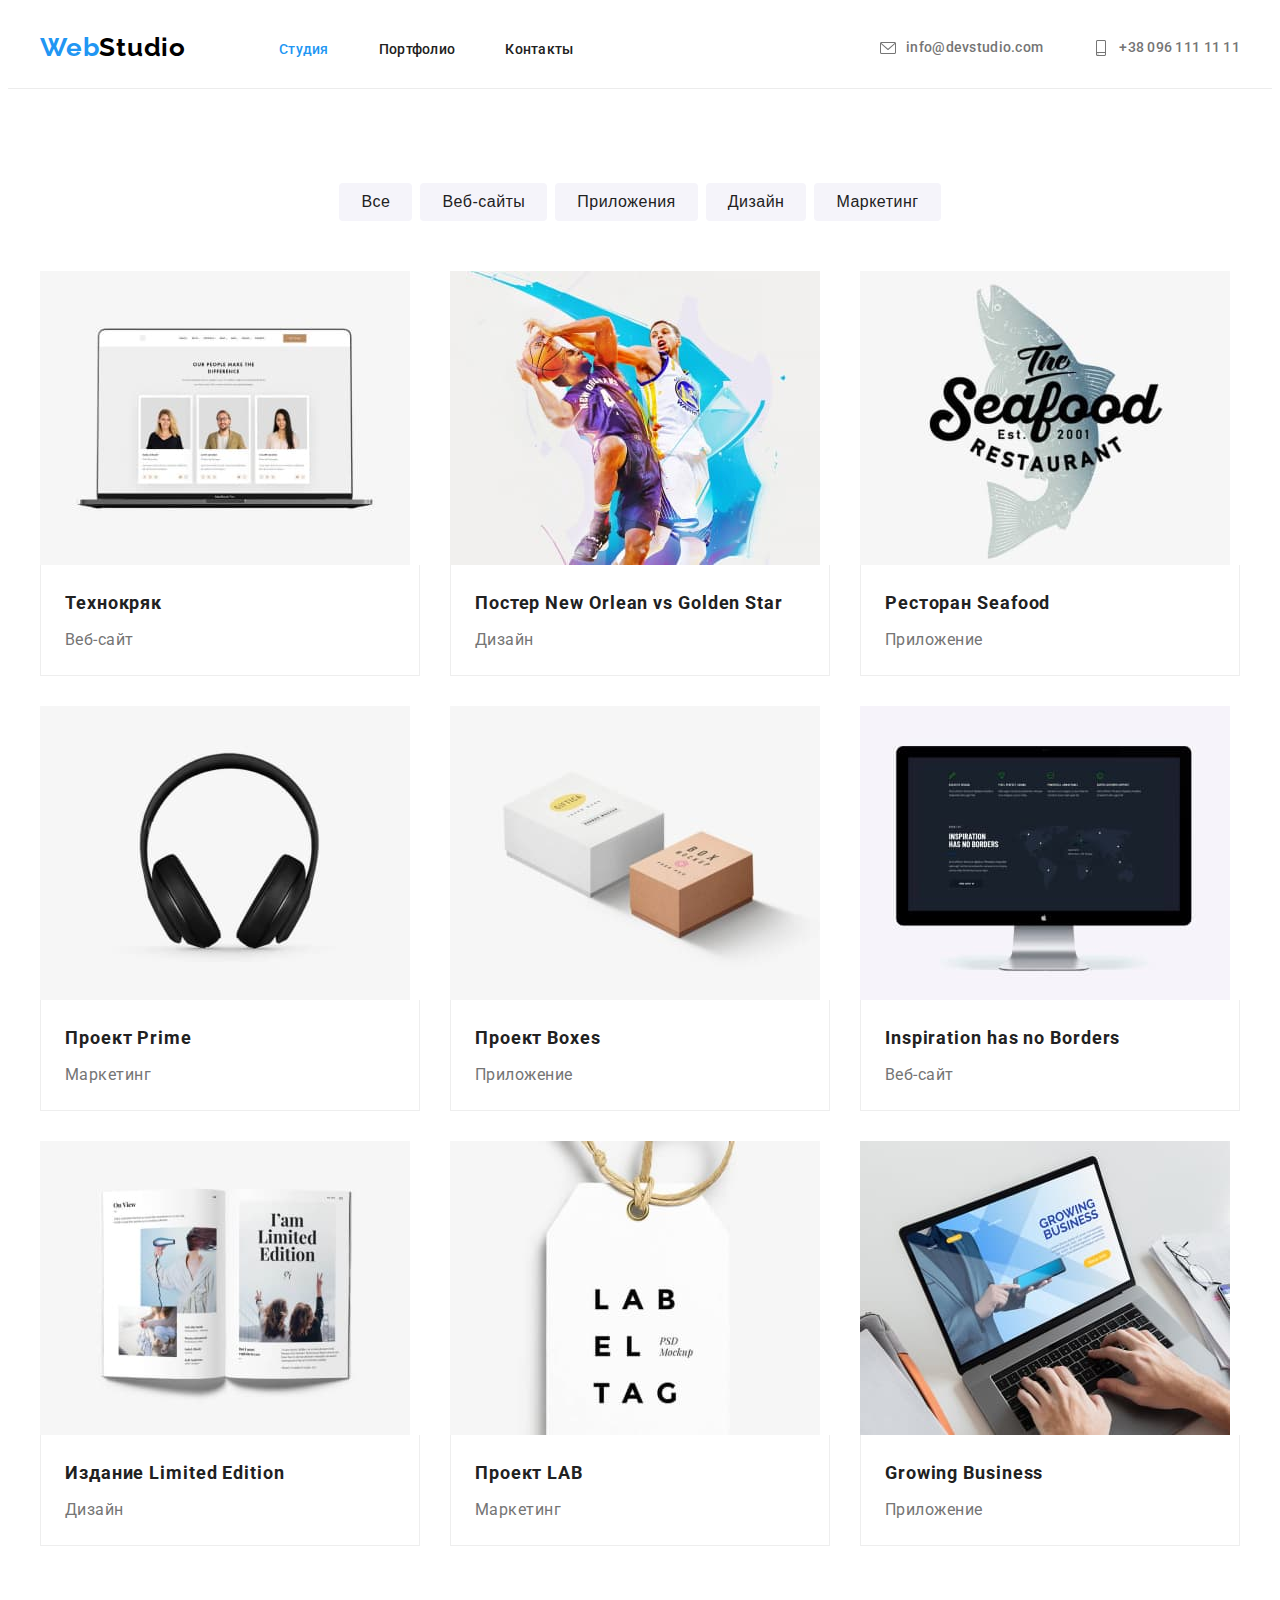
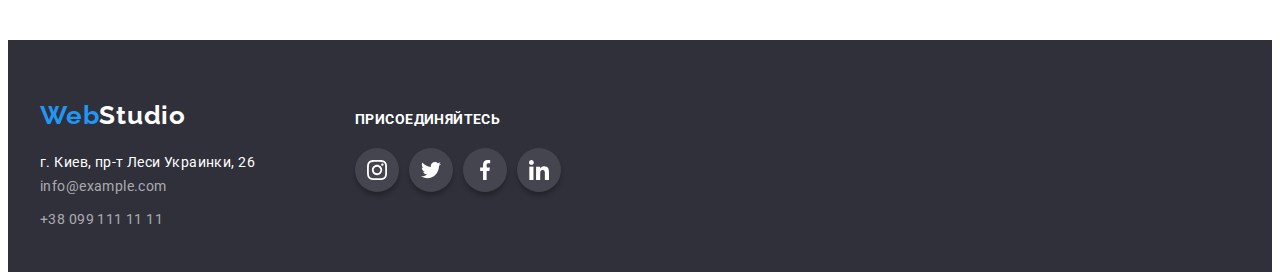
==== portfolio.html @ 047859a4 "файлы предыдущей работы" ====
<!DOCTYPE html>
<html lang="ru">

<head>
    <meta charset="UTF-8" />
    <meta http-equiv="X-UA-Compatible" content="IE=edge" />
    <meta name="viewport" content="width=device-width, initial-scale=1.0" />
    <title>Портфолио</title>
    <link rel="stylesheet" href="https://cdnjs.cloudflare.com/ajax/libs/modern-normalize/1.0.0/modern-normalize.css"
        integrity="sha512-Zx6MlUMKSVJoQ+83OwhdILe8cSEsCzfqThJd7J/VA2UrK6Ctj85p+xzqfyuNXE5B1k25uUdmJ2OzItbBy9GHAQ=="
        crossorigin="anonymous" />
    <link rel="preconnect" href="https://fonts.gstatic.com" />
    <link
        href="https://fonts.googleapis.com/css2?family=Raleway:wght@700&family=Roboto:wght@400;500;700;900&display=swap"
        rel="stylesheet" />
    <link rel="stylesheet" href="./css/styles.css" />
</head>

<body>
    <!--Шапка страницы-->
    <header class="header">
        <div class=" header-container container">
            <nav class="site-nav">
                <a class="logo" lang="en" href="./index.html">Web<span class="logo-header-part">Studio</span></a>
                <ul class="list">
                    <li class="list-item">
                        <a class="nav-link link action current" href="./index.html">Студия</a>
                    </li>
                    <li class="list-item">
                        <a class="nav-link link action" href="./portfolio.html">Портфолио</a>
                    </li>
                    <li class="list-item">
                        <a class="nav-link link action" href="">Контакты</a>
                    </li>
                </ul>
            </nav>
            <ul class="list header-contacts">
                <li class="contacts-link">
                    <a class="mail-link contacts-links link action" href="mailto:info@devstudio.com">
                        <svg class="auth-icon" width="16px" height="12px">
                            <use href="./images/sprite.svg#icon-envelope-1"></use>
                        </svg> info@devstudio.com
                    </a>
                </li>
                <li class="contacts-link">
                    <a class="tell-link contacts-links link action" href="tel:+380961111111">
                        <svg class="auth-icon" width="10px" height="16px">
                            <use href="./images/sprite.svg#icon-smartphone-1"></use>
                        </svg> +38 096 111 11 11
                    </a>
                </li>
            </ul>
        </div>
    </header>

    <main>
        <!-- Портфолио -->
        <section class="projects">
            <div class="container">
                <h1 class="visually-hidden">
                    Проекты компании <span lang="en">Web Studio</span>
                </h1>
                <ul class="projects-filter list">
                    <li class="filter-list-item">
                        <button class="filter-btn" type="button">Все</button>
                    </li>
                    <li class="filter-list-item">
                        <button class="filter-btn" type="button">Веб-сайты</button>
                    </li>
                    <li class="filter-list-item">
                        <button class="filter-btn" type="button">Приложения</button>
                    </li>
                    <li class="filter-list-item">
                        <button class="filter-btn" type="button">Дизайн</button>
                    </li>
                    <li class="filter-list-item">
                        <button class="filter-btn" type="button">Маркетинг</button>
                    </li>
                </ul>

                <ul class="projects-list list">
                    <li class="projects-list-item">
                        <a class="link" href="">
                            <img src="./images/portfolio/img.jpg" alt="Страница сайта на экране ноутбука"
                                width="370" height="294" />
                            <div class="projects-item-thumb">
                                <h2 class="project-title">Технокряк</h2>
                                <p class="project-text">Веб-сайт</p>
                            </div>
                        </a>
                    </li>
                    <li class="projects-list-item">
                        <a class="link" href="">
                            <img src="./images/portfolio/img-1.jpg" alt="Два баскетболиста соперничают за мяч"
                                width="370" height="294" />
                            <div class="projects-item-thumb">
                                <h2 class="project-title">
                                    Постер <span lang="en">New Orlean vs Golden Star</span>
                                </h2>
                                <p class="project-text">Дизайн</p>
                            </div>
                        </a>
                    </li>
                    <li class="projects-list-item">
                        <a class="link" href="">
                            <img src="./images/portfolio/img-2.jpg" alt="Логотип ресторана в виде рыбы"
                                width="370" height="294" />
                            <div class="projects-item-thumb">
                                <h2 class="project-title">
                                    Ресторан <span lang="en">Seafood</span>
                                </h2>
                                <p class="project-text">Приложение</p>
                            </div>
                        </a>
                    </li>
                    <li class="projects-list-item">
                        <a class="link" href="">
                            <img src="./images/portfolio/img-3.jpg" alt="Наушники для прослушивания музыки"
                                width="370" height="294" />
                            <div class="projects-item-thumb">
                                <h2 class="project-title">
                                    Проект <span lang="en">Prime</span>
                                </h2>
                                <p class="project-text">Маркетинг</p>
                            </div>
                        </a>
                    </li>
                    <li class="projects-list-item">
                        <a class="link" href="">
                            <img src="./images/portfolio/img-4.jpg" alt="Белая и коричневая коробки" width="370"
                                height="294" />
                            <div class="projects-item-thumb">
                                <h2 class="project-title">
                                    Проект <span lang="en">Boxes</span>
                                </h2>
                                <p class="project-text">Приложение</p>
                            </div>
                        </a>
                    </li>
                    <li class="projects-list-item">
                        <a class="link" href="">
                            <img src="./images/portfolio/img-5.jpg" alt="Веб-сайт на экране монитора компьютера"
                                width="370" height="294" />
                            <div class="projects-item-thumb">
                                <h2 class="project-title" lang="en">
                                    Inspiration has no Borders
                                </h2>
                                <p class="project-text">Веб-сайт</p>
                            </div>
                        </a>
                    </li>
                    <li class="projects-list-item">
                        <a class="link" href="">
                            <img src="./images/portfolio/img-6.jpg" alt="Разворот журнала" width="370"
                                height="294" />
                            <div class="projects-item-thumb">
                                <h2 class="project-title">
                                    Издание <span lang="en">Limited Edition</span>
                                </h2>
                                <p class="project-text">Дизайн</p>
                            </div>
                        </a>
                    </li>
                    <li class="projects-list-item">
                        <a class="link" href="">
                            <img src="./images/portfolio/img-7.jpg" alt="Белая бирка с надписью LAB EL TAG"
                                width="370" height="294" />
                            <div class="projects-item-thumb">
                                <h2 class="project-title">
                                    Проект <span lang="en">LAB</span>
                                </h2>
                                <p class="project-text">Маркетинг</p>
                            </div>
                        </a>
                    </li>
                    <li class="projects-list-item">
                        <a class="link" href="">
                            <img src="./images/portfolio/img-8.jpg"
                                alt="Руки молодого человека на клавиатуре ноутбука" width="370" height="294" />
                            <div class="projects-item-thumb">
                                <h2 class="project-title" lang="en">Growing Business</h2>
                                <p class="project-text">Приложение</p>
                            </div>
                        </a>
                    </li>
                </ul>
            </div>
        </section>
    </main>

    <!--Подвал страницы-->
    <footer class="footer">
        <div class="container">
            <div class="footer-wraper">
                <a class="logo" href="./index.html">Web<span class="logo-footer-part">Studio</span></a>
                <address class="address">
                    <ul class="list footer-contacts">
                        <li class="items">
                            <a href="" class="address-text link">г. Киев, пр-т Леси Украинки, 26</a>
                        </li>
                        <li class="item">
                            <a class=" email link" href="mailto:info@example.com">info@example.com</a>
                        </li>
                        <li class="item">
                            <a class=" phone link" href="tel:+380991111111">+38 099 111 11 11</a>
                        </li>
                    </ul>
                </address>
            </div>
            <div class="footer-wraper">
                <p class="invitation">Присоединяйтесь</p>
                <ul class="icon-list list">
                    <li class="icon-list-item">
                        <a href="" class="footer-social-list-link link">
    
                            <svg class="footer-icons" width="20px" height="20px">
                                <use href="./images/sprite.svg#icon-instagram-2-1"></use>
                            </svg>
                        </a>
                    </li>
                    <li class="icon-list-item">
                        <a href="" class="footer-social-list-link link">
    
                            <svg class="footer-icons" width="20px" height="20px">
                                <use href="./images/sprite.svg#icon-twitter-1-1"></use>
                            </svg>
                        </a>
                    </li>
                    <li class="icon-list-item">
                        <a href="" class="footer-social-list-link link">
    
                            <svg class="footer-icons" width="20px" height="20px">
                                <use href="./images/sprite.svg#icon-facebook-1-1"></use>
                            </svg>
                        </a>
                    </li>
                    <li class="icon-list-item">
                        <a href="" class="footer-social-list-link link">
    
                            <svg class="footer-icons" width="20px" height="20px">
                                <use href="./images/sprite.svg#icon-linkedin-1-1"></use>
                            </svg>
                        </a>
                    </li>
                </ul>
            </div>
        </div>
    </footer>
</body>

</html>
---- css/styles.css ----
:root {
  /* Паддинги секций */
  --section-pdg: 94px;

  /* Основной зазор */
  --primary-gap: 30px;

  /* Шрифты */
  --primary-font: "Roboto", sans-serif;
  --secondary-font: "Raleway", sans-serif;

  /* Фоны */
  --primary-bgc: #ffffff;
  --footer-bgc: #2f303a;
  /* Фон кнопок фильтра и фон секции команды*/
  --secondary-bgc: #f5f4fa;

  /* Заголовки h2-h3, текст кнопок фильтра, текст навигации в шапке */
  --main-title-color: #212121;

  /* Основной текст, контакты в шапке */
  --paragraph-color: #757575;

  /* Цвета логотипа */
  --primary-part-logo-color: #2196f3;
  --header-part-logo-color: #000000;
  --footer-part-logo-color: #ffffff;

  /* Состояние активности: ссылки (текст), кнопки фильтра (фон) */
  --action-color: #2196f3;

  /* Фон кнопки героя при наведении */
  --hero-btn-action-bgc: #188ce8;

  /* Почта и телефон в подвале */
  --fotter-contacts-color: rgba(255, 255, 255, 0.6);

  /* Рамка карточек проектов в портфолио */
  --project-border-color: #eeeeee;
  --white: #ffffff;
}

body {
  font-family: var(--primary-font);
  background-color: var(--primary-bgc);
}

h1,
h2,
h3,
h4,
h5,
h6,
p {
  margin: 0;
}

ul,
ol {
  margin: 0;
  padding: 0;
}

img {
  display: block;
}

.list {
  list-style: none;
}

.link {
  text-decoration: none;
  fill: var(--action-color);
}

.container {
  width: 1200px;
  padding-left: 15px;
  padding-right: 15px;
  margin: 0 auto;
}

/* ===========ЛОГО============= */
.logo {
  margin-right: 93px;
  font-family: var(--secondary-font);
  font-size: 26px;
  line-height: 1.2;
  font-weight: 700;
  letter-spacing: 0.03em;
  color: var(--action-color);
  text-decoration: none;
}

.logo-header-part {
  color: var(--header-part-logo-color);
}

.logo-footer-part {
  color: var(--footer-part-logo-color);
}
/* =============КОНЕЦ ЛОГО============== */

/* ===============ШАПКА========================= */
.header {
  border-bottom: 1px solid #ececec;
}

.site-nav .link,
.header-contacts .link {
  font-weight: 500;
  font-size: 14px;
  line-height: 1.14;
  letter-spacing: 0.02em;
  color: var(--main-title-color);
}

.header-contacts .link {
  color: var(--paragraph-color);
}

.action:hover,
.action:focus {
  color: var(--action-color);
  fill: var(--action-color);
}

.site-nav .current {
  color: var(--action-color);
}

.header .container {
  display: flex;
  align-items: center;
}

.site-nav {
  display: flex;
 align-items: center;
}

.site-nav .list {
  display: flex;
}

.list-item:not(:last-child) {
  margin-right: 50px;
}

.nav-link {
  padding-top: 32px;
  padding-bottom: 32px;
}

.header-contacts {
  display: flex;
  align-items: center;
  margin-left: auto;
}

.contacts-links:hover svg,
.contacts-links:focus svg {
  fill: var(--action-color);
}

.contacts-links {
  padding-top: 32px;
  padding-bottom: 32px;
  color: var(--primary-text-color);
  font-size: 14px;
  font-weight: 500;
  line-height: 1.14px;
  letter-spacing: 0.02em;
  display: flex;
  align-items: center;
}

.auth-icon {
  width: 16px;
  height: 16px;
  margin-right: 10px;
  align-items: center;
  fill: var(--paragraph-color);
}

.contacts-link:not(:last-child) {
  margin-right: 50px;
}

/* ===================КОНЕЦ ШАПКИ================== */

/* =================ГЕРОЙ===================== */
.hero {
  padding: 200px 0;
  background-color: var(--footer-bgc);
  text-align: center;
  background-image: linear-gradient(
      rgba(47, 48, 58, 0.4),
      rgba(47, 48, 58, 0.4)
    ),
    url(../images/hero/Img.jpg);
  background-repeat: no-repeat;
  background-size: cover;
  min-width: 1200px;
  max-width: 1600px;
  margin: 0 auto;
}

.hero-title {
  margin: 0 auto;
  max-width: 696px;
  margin-bottom: 30px;
  font-weight: 900;
  font-size: 44px;
  line-height: 1.36;
  text-transform: uppercase;
  letter-spacing: 0.06em;
  color: var(--white);
}

.hero-btn {
  min-width: 200px;
  padding: 10px 32px;
  font-weight: 700;
  font-size: 16px;
  line-height: 1.875;
  text-align: center;
  letter-spacing: 0.06em;
  color: var(--white);
  background-color: var(--action-color);
  border: transparent;
  border-radius: 4px;
  cursor: pointer;
}

.action-btn:hover,
.action-btn:focus {
  background-color: var(--hero-btn-action-bgc);
}
/* ===============КОНЕЦ ГЕРОЯ=================== */

/* ================ПРЕИМУЩЕСТВА================ */
.advantages {
  padding: var(--section-pdg) 0;
}

/* Скрытый заголовок секции */
.advantages {
  padding-bottom: 0;
}
.visually-hidden {
  position: absolute !important;
  clip: rect(1px 1px 1px 1px); /* IE6 IE7 */
  clip: rect(1px 1px 1px 1px);
  padding: 0 !important;
  border: 0 !important;
  height: 1px !important;
  width: 1px !important;
  overflow: hidden;
}

.advantages-title {
  margin-bottom: 10px;
  font-weight: 700;
  font-size: 14px;
  line-height: 1.1721;
  letter-spacing: 0.03em;
  text-transform: uppercase;
  color: var(--main-title-color);
}

.advantages-text {
  font-weight: 400;
  font-size: 14px;
  line-height: 1.714285714285714;
  letter-spacing: 0.03em;
  color: var(--paragraph-color);
}

.advantages .list {
  display: flex;
  flex-wrap: wrap;
  justify-content: center;
}

.advantages-item {
  flex-basis: calc((100% - 90px) / 4);
  margin-right: var(--primary-gap);
  width: 270px;
  justify-items: center;
}

.advantages-item:last-child {
  margin-right: 0;
}
.thumb {
  height: 120px;
  background-color: #f5f4fa;
  border-radius: 4px;
  margin-bottom: 30px;
  display: flex;
  justify-content: center;
  align-items: center;
  border-radius: 4px;
}

/* ==============КОНЕЦ ПРЕИМУЩЕСТВА=============== */

/* ============ВОЗМОЖНОСТИ и КОМАНДА==============*/
.abilities-title,
.team-title {
  margin-bottom: 50px;
  font-weight: 700;
  font-size: 36px;
  line-height: 1.17;
  text-align: center;
  letter-spacing: 0.03em;
  color: var(--main-title-color);
}

.abilities {
  padding: var(--section-pdg) 0;
}

.abilities-list {
  display: flex;
  flex-wrap: wrap;
  justify-content: center;
}

.abilities-item {
  margin-right: var(--primary-gap);
  flex-basis: calc((100% - 60px) / 3);
}

.abilities-item:last-child {
  margin-right: 0;
}

.team {
  background-color: var(--secondary-bgc);
  padding: var(--section-pdg) 0;
}

.team-member,
.team-member-profesion {
  font-weight: 500;
  font-size: 16px;
  line-height: 1.19;
  text-align: center;
  letter-spacing: 0.03em;
  color: var(--main-title-color);
}

.team-member-profesion {
  font-weight: 400;
  color: var(--paragraph-color);
}

.team-title {
  margin-bottom: 50px;
}

.team .list {
  display: flex;
}
.team-item {
  flex-basis: calc((100% - 90px) / 4);
  margin-right: 30px;
  background-color: var(--white);
}
.team-item:last-child {
  margin-right: 0;
}

.team-item-thumb {
  padding: 30px 32px;
  text-align: center;
}

.team-member {
  margin-bottom: 10px;
}

.social-list {
  display: flex;
  align-items: center;
  justify-content: space-between;
  margin-top: 16px;
}

.social-list-link {
  display: flex;
  justify-content: center;
  align-items: center;
  width: 44px;
  height: 44px;
  border-radius: 50%;
  background-color: transparent;
  fill: #afb1b8;
}
.social-list-link:hover .social-list-icon,
.social-list-link:focus .social-list-icon {
  fill: var(--white);
}

.social-list-link:hover,
.social-list-link:focus {
  background-color: var(--action-color);
}

.team-item-thumb {
  background: var(--secondary-accent-color);
  box-shadow: 0px 1px 3px rgba(0, 0, 0, 0.12), 0px 1px 1px rgba(0, 0, 0, 0.14),
    0px 2px 1px rgba(0, 0, 0, 0.2);
  border-radius: 0px 0px 4px 4px;
  width: 270px;
}
/* КОНЕЦ ВОЗМОЖНОСТИ и КОМАНДА */

/*ПОСТОЯННЫЕ КЛИЕНТЫ*/
.partners {
  padding: 94px 0;
}
.partners-list {
  display: flex;
}

.partners-thumb {
  width: 170px;
  height: 90px;
  border: 1px solid var(--paragraph-color);
  border-radius: 4px;
  display: flex;
  justify-content: center;
  align-items: center;
}
.items:not(:last-child) {
  margin-right: 30px;
}

.partner-logo {
  fill: #afb1b8;
}
.partners-link:hover .partner-logo {
  fill: var(--action-color);
}
.partners-link:hover .partners-thumb {
  border: 1px solid var(--action-color);
}
/*КОНЕЦ ПОСТОЯННЫЕ КЛИЕНТЫ*/

/* ПОРТФОЛИО */
.filter-btn {
  font-weight: 500;
  font-size: 16px;
  line-height: 1.625;
  text-align: center;
  letter-spacing: 0.03em;
  color: #212121;
  background-color: var(--secondary-bgc);
  cursor: pointer;
}

.filter-btn:hover,
.filter-btn:focus {
  color: #ffffff;
  background-color: var(--action-color);
  box-shadow: 0px 3px 1px rgba(0, 0, 0, 0.1), 0px 1px 2px rgba(0, 0, 0, 0.08),
    0px 2px 2px rgba(0, 0, 0, 0.12);
}

.project-title {
  font-weight: 700;
  font-size: 18px;
  line-height: 2;
  letter-spacing: 0.05em;
  color: var(--main-title-color);
  margin-bottom: 4px;
}

.project-text {
  font-weight: 400;
  font-size: 16px;
  line-height: 1.87;
  letter-spacing: 0.03em;
  color: var(--paragraph-color);
}

.projects {
  padding: var(--section-pdg) 0;
}

.projects-filter {
  display: flex;
  justify-content: center;
  margin-bottom: 50px;
}

.filter-btn {
  padding: 6px 22px;
  border: none;
  border-radius: 4px;
}

.clients-thumb {
  display: flex;
}

.filter-list-item {
  margin-right: 8px;
}

.filter-list-item:last-child {
  margin-right: 0;
}

.projects-list {
  display: flex;
  flex-wrap: wrap;
  justify-content: center;
  margin-top: calc(-1 * (var(--primary-gap)));
  margin-left: calc(-1 * (var(--primary-gap)));
}

.projects-list-item {
  margin-top: 30px;
  margin-left: 30px;
  flex-basis: calc((100% - 90px) / 3);
}

.projects-item-thumb {
  padding: 20px 24px;
  border: 1px solid #eeeeee;
  border-top: none;
}

.projects-item-thumb:hover {
  box-shadow: 0px 1px 1px rgba(0, 0, 0, 0.12), 0px 4px 4px rgba(0, 0, 0, 0.06),
    1px 4px 6px rgba(0, 0, 0, 0.16);
}

/* КОНЕЦ ПОРТФОЛИО */

/* ПОДВАЛ */
.footer {
  min-width: 1200px;
  background-color: var(--footer-bgc);
}

.footer .container {
  padding-top: 60px;
  padding-bottom: 60px;
  display: flex;
  align-items: baseline;
}

.footer .logo {
  display: block;
  margin-bottom: 20px;
  margin-right: 0;
}

.address-text,
.footer-contacts .item {
  margin-bottom: 9px;
}

.footer-contacts .item:last-child {
  margin-bottom: 0px;
}

.address {
  font-weight: 400;
  font-style: normal;
  font-size: 14px;
  line-height: 1.71;
  letter-spacing: 0.03em;
  color: var(--white);
}

.phone,
.email {
  color: rgba(255, 255, 255, 0.6);
}

.address-text {
  color: var(--white);
}

.invitation {
  color: var(--white);
  font-weight: 700;
  font-size: 14px;
  line-height: 1.14;
  letter-spacing: 0.03em;
  text-transform: uppercase;
  margin-bottom: 20px;
}

.footer .icon-list {
  display: flex;
}

.footer-wraper {
  display: flex;
  flex-direction: column;
  margin-bottom: -20px;
}

.footer-wraper:not(:last-child) {
  margin-right: 70px;
}

.icon-list {
  display: flex;
}

.icon-list-item:not(:last-child) {
  width: calc((100%-30px) / 4);
  margin-right: 10px;
}
}

.footer .icons-thumb {
  background-color: rgba(255, 255, 255, 0.1);
}
.footer-icons {
  fill: var(--white);
}

.footer-social-list-link:hover .social-list-icon,
.footer-social-list-link:focus .social-list-icon {
  fill: var(--white);
}

.footer-social-list-link:hover,
.footer-social-list-link:focus {
  background-color: var(--action-color);
}

.footer-social-list-link {
  display: flex;
  align-items: center;
  justify-content: center;
  width: 44px;
  height: 44px;
  border-radius: 50%;
  background: rgba(255, 255, 255, 0.1);
  box-shadow: 0px 4px 4px rgb(0 0 0 / 25%);
}
/* КОНЕЦ ПОДВАЛА */
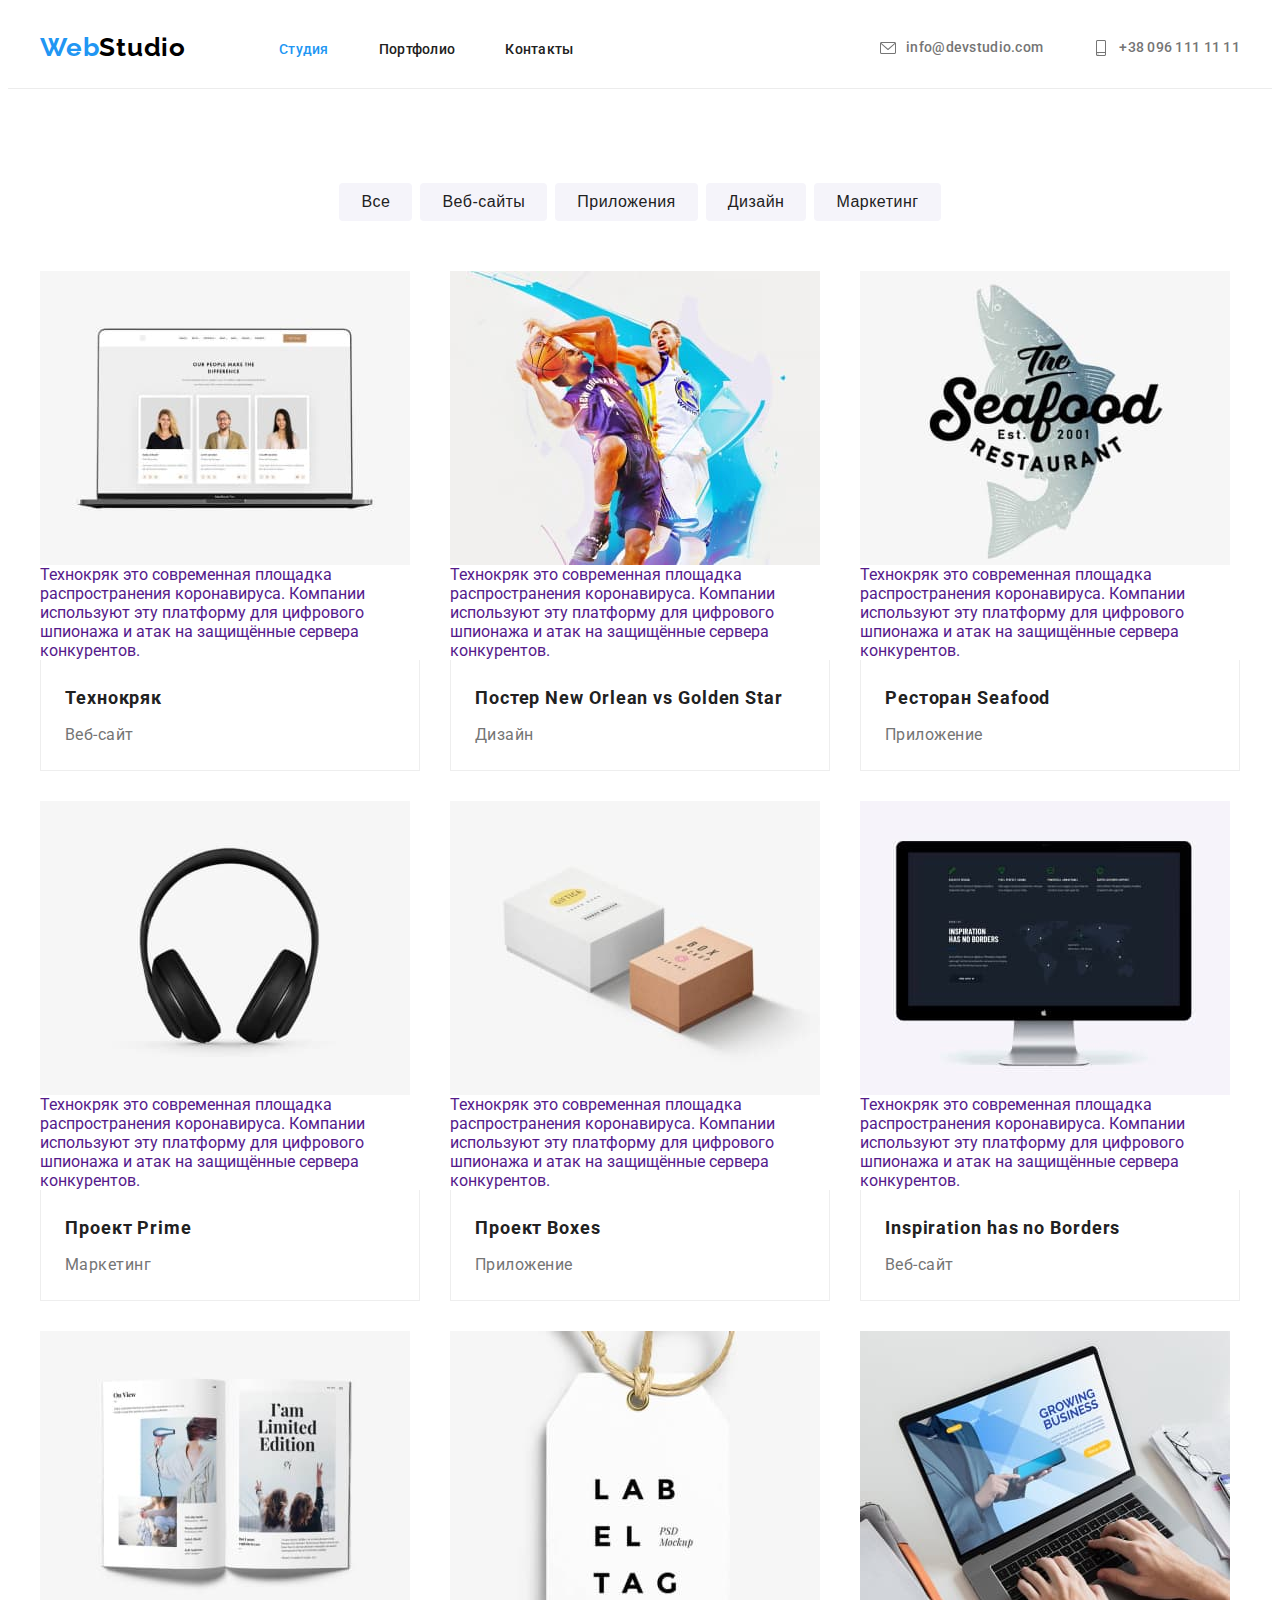
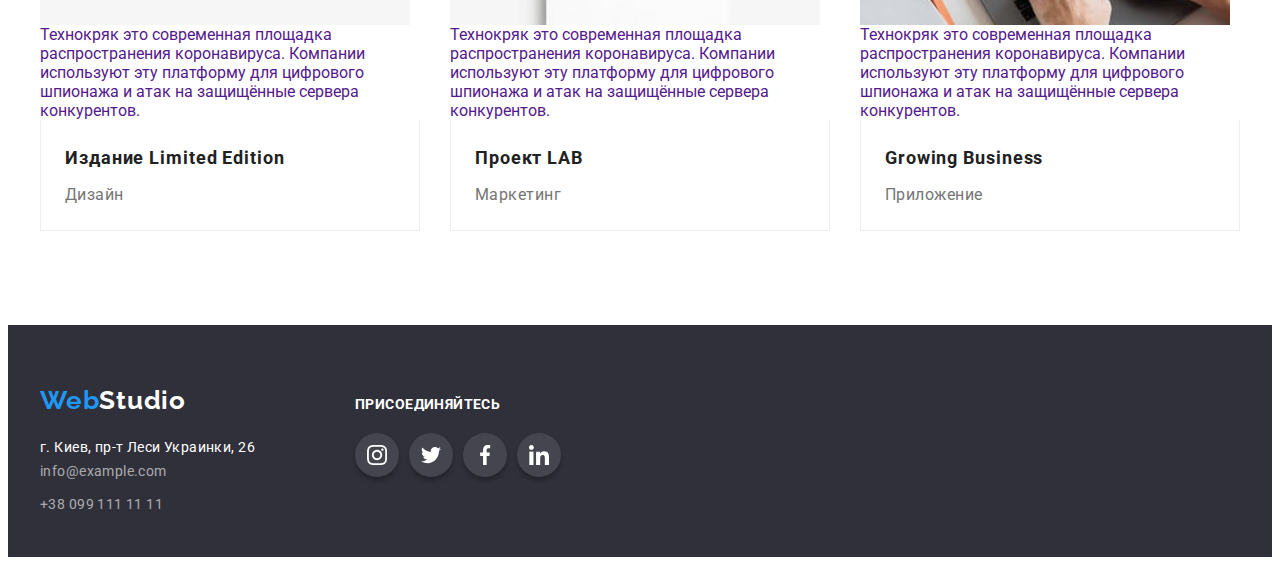
==== commit 1869999f: "Модальное окно" ====
--- a/portfolio.html
+++ b/portfolio.html
@@ -83,6 +83,11 @@
                         <a class="link" href="">
                             <img src="./images/portfolio/img.jpg" alt="Страница сайта на экране ноутбука"
                                 width="370" height="294" />
+                                 <div class="cards-cover">
+                    Технокряк это современная площадка распространения
+                    коронавируса. Компании используют эту платформу для
+                    цифрового шпионажа и атак на защищённые сервера конкурентов.
+                                </div>
                             <div class="projects-item-thumb">
                                 <h2 class="project-title">Технокряк</h2>
                                 <p class="project-text">Веб-сайт</p>
@@ -93,6 +98,11 @@
                         <a class="link" href="">
                             <img src="./images/portfolio/img-1.jpg" alt="Два баскетболиста соперничают за мяч"
                                 width="370" height="294" />
+                                 <div class="cards-cover">
+                    Технокряк это современная площадка распространения
+                    коронавируса. Компании используют эту платформу для
+                    цифрового шпионажа и атак на защищённые сервера конкурентов.
+                                </div>
                             <div class="projects-item-thumb">
                                 <h2 class="project-title">
                                     Постер <span lang="en">New Orlean vs Golden Star</span>
@@ -105,6 +115,11 @@
                         <a class="link" href="">
                             <img src="./images/portfolio/img-2.jpg" alt="Логотип ресторана в виде рыбы"
                                 width="370" height="294" />
+                                 <div class="cards-cover">
+                    Технокряк это современная площадка распространения
+                    коронавируса. Компании используют эту платформу для
+                    цифрового шпионажа и атак на защищённые сервера конкурентов.
+                                </div>
                             <div class="projects-item-thumb">
                                 <h2 class="project-title">
                                     Ресторан <span lang="en">Seafood</span>
@@ -117,6 +132,11 @@
                         <a class="link" href="">
                             <img src="./images/portfolio/img-3.jpg" alt="Наушники для прослушивания музыки"
                                 width="370" height="294" />
+                                 <div class="cards-cover">
+                    Технокряк это современная площадка распространения
+                    коронавируса. Компании используют эту платформу для
+                    цифрового шпионажа и атак на защищённые сервера конкурентов.
+                                </div>
                             <div class="projects-item-thumb">
                                 <h2 class="project-title">
                                     Проект <span lang="en">Prime</span>
@@ -129,6 +149,11 @@
                         <a class="link" href="">
                             <img src="./images/portfolio/img-4.jpg" alt="Белая и коричневая коробки" width="370"
                                 height="294" />
+                                 <div class="cards-cover">
+                    Технокряк это современная площадка распространения
+                    коронавируса. Компании используют эту платформу для
+                    цифрового шпионажа и атак на защищённые сервера конкурентов.
+                                </div>
                             <div class="projects-item-thumb">
                                 <h2 class="project-title">
                                     Проект <span lang="en">Boxes</span>
@@ -141,6 +166,11 @@
                         <a class="link" href="">
                             <img src="./images/portfolio/img-5.jpg" alt="Веб-сайт на экране монитора компьютера"
                                 width="370" height="294" />
+                                 <div class="cards-cover">
+                    Технокряк это современная площадка распространения
+                    коронавируса. Компании используют эту платформу для
+                    цифрового шпионажа и атак на защищённые сервера конкурентов.
+                                </div>
                             <div class="projects-item-thumb">
                                 <h2 class="project-title" lang="en">
                                     Inspiration has no Borders
@@ -153,6 +183,11 @@
                         <a class="link" href="">
                             <img src="./images/portfolio/img-6.jpg" alt="Разворот журнала" width="370"
                                 height="294" />
+                                 <div class="cards-cover">
+                    Технокряк это современная площадка распространения
+                    коронавируса. Компании используют эту платформу для
+                    цифрового шпионажа и атак на защищённые сервера конкурентов.
+                                </div>
                             <div class="projects-item-thumb">
                                 <h2 class="project-title">
                                     Издание <span lang="en">Limited Edition</span>
@@ -165,6 +200,11 @@
                         <a class="link" href="">
                             <img src="./images/portfolio/img-7.jpg" alt="Белая бирка с надписью LAB EL TAG"
                                 width="370" height="294" />
+                                 <div class="cards-cover">
+                    Технокряк это современная площадка распространения
+                    коронавируса. Компании используют эту платформу для
+                    цифрового шпионажа и атак на защищённые сервера конкурентов.
+                                </div>
                             <div class="projects-item-thumb">
                                 <h2 class="project-title">
                                     Проект <span lang="en">LAB</span>
@@ -177,6 +217,11 @@
                         <a class="link" href="">
                             <img src="./images/portfolio/img-8.jpg"
                                 alt="Руки молодого человека на клавиатуре ноутбука" width="370" height="294" />
+                                 <div class="cards-cover">
+                    Технокряк это современная площадка распространения
+                    коронавируса. Компании используют эту платформу для
+                    цифрового шпионажа и атак на защищённые сервера конкурентов.
+                                </div>
                             <div class="projects-item-thumb">
                                 <h2 class="project-title" lang="en">Growing Business</h2>
                                 <p class="project-text">Приложение</p>
--- a/css/styles.css
+++ b/css/styles.css
@@ -137,7 +137,7 @@
 
 .site-nav {
   display: flex;
- align-items: center;
+  align-items: center;
 }
 
 .site-nav .list {
@@ -188,439 +188,516 @@
   margin-right: 50px;
 }
 
-/* ===================КОНЕЦ ШАПКИ================== */
-
-/* =================ГЕРОЙ===================== */
-.hero {
-  padding: 200px 0;
-  background-color: var(--footer-bgc);
-  text-align: center;
-  background-image: linear-gradient(
-      rgba(47, 48, 58, 0.4),
-      rgba(47, 48, 58, 0.4)
-    ),
-    url(../images/hero/Img.jpg);
-  background-repeat: no-repeat;
-  background-size: cover;
-  min-width: 1200px;
-  max-width: 1600px;
-  margin: 0 auto;
-}
-
-.hero-title {
-  margin: 0 auto;
-  max-width: 696px;
-  margin-bottom: 30px;
-  font-weight: 900;
-  font-size: 44px;
-  line-height: 1.36;
-  text-transform: uppercase;
-  letter-spacing: 0.06em;
-  color: var(--white);
-}
-
-.hero-btn {
-  min-width: 200px;
-  padding: 10px 32px;
-  font-weight: 700;
-  font-size: 16px;
-  line-height: 1.875;
-  text-align: center;
-  letter-spacing: 0.06em;
-  color: var(--white);
-  background-color: var(--action-color);
-  border: transparent;
-  border-radius: 4px;
-  cursor: pointer;
-}
-
-.action-btn:hover,
-.action-btn:focus {
-  background-color: var(--hero-btn-action-bgc);
-}
-/* ===============КОНЕЦ ГЕРОЯ=================== */
-
-/* ================ПРЕИМУЩЕСТВА================ */
-.advantages {
-  padding: var(--section-pdg) 0;
-}
-
-/* Скрытый заголовок секции */
-.advantages {
-  padding-bottom: 0;
-}
-.visually-hidden {
-  position: absolute !important;
-  clip: rect(1px 1px 1px 1px); /* IE6 IE7 */
-  clip: rect(1px 1px 1px 1px);
-  padding: 0 !important;
-  border: 0 !important;
-  height: 1px !important;
-  width: 1px !important;
-  overflow: hidden;
-}
-
-.advantages-title {
-  margin-bottom: 10px;
-  font-weight: 700;
-  font-size: 14px;
-  line-height: 1.1721;
-  letter-spacing: 0.03em;
-  text-transform: uppercase;
-  color: var(--main-title-color);
-}
-
-.advantages-text {
-  font-weight: 400;
-  font-size: 14px;
-  line-height: 1.714285714285714;
-  letter-spacing: 0.03em;
-  color: var(--paragraph-color);
-}
-
-.advantages .list {
-  display: flex;
-  flex-wrap: wrap;
-  justify-content: center;
-}
-
-.advantages-item {
-  flex-basis: calc((100% - 90px) / 4);
-  margin-right: var(--primary-gap);
-  width: 270px;
-  justify-items: center;
-}
-
-.advantages-item:last-child {
-  margin-right: 0;
-}
-.thumb {
-  height: 120px;
-  background-color: #f5f4fa;
-  border-radius: 4px;
-  margin-bottom: 30px;
-  display: flex;
-  justify-content: center;
-  align-items: center;
-  border-radius: 4px;
-}
-
-/* ==============КОНЕЦ ПРЕИМУЩЕСТВА=============== */
-
-/* ============ВОЗМОЖНОСТИ и КОМАНДА==============*/
-.abilities-title,
-.team-title {
-  margin-bottom: 50px;
-  font-weight: 700;
-  font-size: 36px;
-  line-height: 1.17;
-  text-align: center;
-  letter-spacing: 0.03em;
-  color: var(--main-title-color);
-}
-
-.abilities {
-  padding: var(--section-pdg) 0;
-}
-
-.abilities-list {
-  display: flex;
-  flex-wrap: wrap;
-  justify-content: center;
-}
-
-.abilities-item {
-  margin-right: var(--primary-gap);
-  flex-basis: calc((100% - 60px) / 3);
-}
-
-.abilities-item:last-child {
-  margin-right: 0;
-}
-
-.team {
-  background-color: var(--secondary-bgc);
-  padding: var(--section-pdg) 0;
-}
-
-.team-member,
-.team-member-profesion {
-  font-weight: 500;
-  font-size: 16px;
-  line-height: 1.19;
-  text-align: center;
-  letter-spacing: 0.03em;
-  color: var(--main-title-color);
-}
-
-.team-member-profesion {
-  font-weight: 400;
-  color: var(--paragraph-color);
-}
-
-.team-title {
-  margin-bottom: 50px;
-}
-
-.team .list {
-  display: flex;
-}
-.team-item {
-  flex-basis: calc((100% - 90px) / 4);
-  margin-right: 30px;
-  background-color: var(--white);
-}
-.team-item:last-child {
-  margin-right: 0;
-}
-
-.team-item-thumb {
-  padding: 30px 32px;
-  text-align: center;
-}
-
-.team-member {
-  margin-bottom: 10px;
-}
-
-.social-list {
-  display: flex;
-  align-items: center;
-  justify-content: space-between;
-  margin-top: 16px;
-}
-
-.social-list-link {
-  display: flex;
-  justify-content: center;
-  align-items: center;
-  width: 44px;
-  height: 44px;
-  border-radius: 50%;
-  background-color: transparent;
-  fill: #afb1b8;
-}
-.social-list-link:hover .social-list-icon,
-.social-list-link:focus .social-list-icon {
-  fill: var(--white);
-}
-
-.social-list-link:hover,
-.social-list-link:focus {
-  background-color: var(--action-color);
-}
-
-.team-item-thumb {
-  background: var(--secondary-accent-color);
-  box-shadow: 0px 1px 3px rgba(0, 0, 0, 0.12), 0px 1px 1px rgba(0, 0, 0, 0.14),
-    0px 2px 1px rgba(0, 0, 0, 0.2);
-  border-radius: 0px 0px 4px 4px;
-  width: 270px;
-}
-/* КОНЕЦ ВОЗМОЖНОСТИ и КОМАНДА */
-
-/*ПОСТОЯННЫЕ КЛИЕНТЫ*/
-.partners {
-  padding: 94px 0;
-}
-.partners-list {
-  display: flex;
-}
-
-.partners-thumb {
-  width: 170px;
-  height: 90px;
-  border: 1px solid var(--paragraph-color);
-  border-radius: 4px;
-  display: flex;
-  justify-content: center;
-  align-items: center;
-}
-.items:not(:last-child) {
-  margin-right: 30px;
-}
-
-.partner-logo {
-  fill: #afb1b8;
-}
-.partners-link:hover .partner-logo {
-  fill: var(--action-color);
-}
-.partners-link:hover .partners-thumb {
-  border: 1px solid var(--action-color);
-}
-/*КОНЕЦ ПОСТОЯННЫЕ КЛИЕНТЫ*/
-
-/* ПОРТФОЛИО */
-.filter-btn {
-  font-weight: 500;
-  font-size: 16px;
-  line-height: 1.625;
-  text-align: center;
-  letter-spacing: 0.03em;
-  color: #212121;
-  background-color: var(--secondary-bgc);
-  cursor: pointer;
-}
-
-.filter-btn:hover,
-.filter-btn:focus {
-  color: #ffffff;
-  background-color: var(--action-color);
-  box-shadow: 0px 3px 1px rgba(0, 0, 0, 0.1), 0px 1px 2px rgba(0, 0, 0, 0.08),
-    0px 2px 2px rgba(0, 0, 0, 0.12);
-}
-
-.project-title {
-  font-weight: 700;
-  font-size: 18px;
-  line-height: 2;
-  letter-spacing: 0.05em;
-  color: var(--main-title-color);
-  margin-bottom: 4px;
-}
-
-.project-text {
-  font-weight: 400;
-  font-size: 16px;
-  line-height: 1.87;
-  letter-spacing: 0.03em;
-  color: var(--paragraph-color);
-}
-
-.projects {
-  padding: var(--section-pdg) 0;
-}
-
-.projects-filter {
-  display: flex;
-  justify-content: center;
-  margin-bottom: 50px;
-}
-
-.filter-btn {
-  padding: 6px 22px;
-  border: none;
-  border-radius: 4px;
-}
-
-.clients-thumb {
-  display: flex;
-}
-
-.filter-list-item {
-  margin-right: 8px;
-}
-
-.filter-list-item:last-child {
-  margin-right: 0;
-}
-
-.projects-list {
-  display: flex;
-  flex-wrap: wrap;
-  justify-content: center;
-  margin-top: calc(-1 * (var(--primary-gap)));
-  margin-left: calc(-1 * (var(--primary-gap)));
-}
-
-.projects-list-item {
-  margin-top: 30px;
-  margin-left: 30px;
-  flex-basis: calc((100% - 90px) / 3);
-}
-
-.projects-item-thumb {
-  padding: 20px 24px;
-  border: 1px solid #eeeeee;
-  border-top: none;
-}
-
-.projects-item-thumb:hover {
-  box-shadow: 0px 1px 1px rgba(0, 0, 0, 0.12), 0px 4px 4px rgba(0, 0, 0, 0.06),
-    1px 4px 6px rgba(0, 0, 0, 0.16);
-}
-
-/* КОНЕЦ ПОРТФОЛИО */
-
-/* ПОДВАЛ */
-.footer {
-  min-width: 1200px;
-  background-color: var(--footer-bgc);
-}
-
-.footer .container {
-  padding-top: 60px;
-  padding-bottom: 60px;
-  display: flex;
-  align-items: baseline;
-}
-
-.footer .logo {
+/*.current::after {
+  content: "";
+  position: absolute;
   display: block;
-  margin-bottom: 20px;
-  margin-right: 0;
-}
-
-.address-text,
-.footer-contacts .item {
-  margin-bottom: 9px;
-}
-
-.footer-contacts .item:last-child {
-  margin-bottom: 0px;
-}
-
-.address {
-  font-weight: 400;
-  font-style: normal;
-  font-size: 14px;
-  line-height: 1.71;
-  letter-spacing: 0.03em;
-  color: var(--white);
-}
-
-.phone,
-.email {
-  color: rgba(255, 255, 255, 0.6);
-}
-
-.address-text {
-  color: var(--white);
-}
-
-.invitation {
-  color: var(--white);
-  font-weight: 700;
-  font-size: 14px;
-  line-height: 1.14;
-  letter-spacing: 0.03em;
-  text-transform: uppercase;
-  margin-bottom: 20px;
-}
-
-.footer .icon-list {
-  display: flex;
-}
-
-.footer-wraper {
-  display: flex;
-  flex-direction: column;
-  margin-bottom: -20px;
-}
-
-.footer-wraper:not(:last-child) {
-  margin-right: 70px;
-}
-
-.icon-list {
-  display: flex;
-}
-
-.icon-list-item:not(:last-child) {
-  width: calc((100%-30px) / 4);
-  margin-right: 10px;
-}
+  top: 247%;
+  left: 0;
+  width: 100%;
+  height: 4px;
+  border-radius: 2px;
+  background-color: var(--accent-color);
+
+  /* ===================КОНЕЦ ШАПКИ================== */
+
+  /* =================ГЕРОЙ===================== */
+  .hero {
+    padding: 200px 0;
+    background-color: var(--footer-bgc);
+    text-align: center;
+    background-image: linear-gradient(
+        rgba(47, 48, 58, 0.4),
+        rgba(47, 48, 58, 0.4)
+      ),
+      url(../images/hero/Img.jpg);
+    background-repeat: no-repeat;
+    background-size: cover;
+    min-width: 1200px;
+    max-width: 1600px;
+    margin: 0 auto;
+  }
+
+  .hero-title {
+    margin: 0 auto;
+    max-width: 696px;
+    margin-bottom: 30px;
+    font-weight: 900;
+    font-size: 44px;
+    line-height: 1.36;
+    text-transform: uppercase;
+    letter-spacing: 0.06em;
+    color: var(--white);
+  }
+
+  .hero-btn {
+    min-width: 200px;
+    min-height: 50px;
+    padding: 10px 32px;
+    font-weight: 700;
+    font-size: 16px;
+    line-height: 1.875;
+    text-align: center;
+    letter-spacing: 0.06em;
+    color: var(--white);
+    background-color: var(--action-color);
+    border: transparent;
+    border-radius: 4px;
+    cursor: pointer;
+    outline-style: none;
+    border-width: 2px;
+  }
+
+  .action-btn:hover,
+  .action-btn:focus {
+    background-color: var(--hero-btn-action-bgc);
+  }
+  /* ===============КОНЕЦ ГЕРОЯ=================== */
+
+  /* ================ПРЕИМУЩЕСТВА================ */
+  .advantages {
+    padding: var(--section-pdg) 0;
+  }
+
+  /* Скрытый заголовок секции */
+  .advantages {
+    padding-bottom: 0;
+  }
+  .visually-hidden {
+    position: absolute !important;
+    clip: rect(1px 1px 1px 1px); /* IE6 IE7 */
+    clip: rect(1px 1px 1px 1px);
+    padding: 0 !important;
+    border: 0 !important;
+    height: 1px !important;
+    width: 1px !important;
+    overflow: hidden;
+  }
+
+  .advantages-title {
+    margin-bottom: 10px;
+    font-weight: 700;
+    font-size: 14px;
+    line-height: 1.1721;
+    letter-spacing: 0.03em;
+    text-transform: uppercase;
+    color: var(--main-title-color);
+  }
+
+  .advantages-text {
+    font-weight: 400;
+    font-size: 14px;
+    line-height: 1.714285714285714;
+    letter-spacing: 0.03em;
+    color: var(--paragraph-color);
+  }
+
+  .advantages .list {
+    display: flex;
+    flex-wrap: wrap;
+    justify-content: center;
+  }
+
+  .advantages-item {
+    flex-basis: calc((100% - 90px) / 4);
+    margin-right: var(--primary-gap);
+    width: 270px;
+    justify-items: center;
+  }
+
+  .advantages-item:last-child {
+    margin-right: 0;
+  }
+  .thumb {
+    height: 120px;
+    background-color: #f5f4fa;
+    border-radius: 4px;
+    margin-bottom: 30px;
+    display: flex;
+    justify-content: center;
+    align-items: center;
+    border-radius: 4px;
+  }
+
+  /* ==============КОНЕЦ ПРЕИМУЩЕСТВА=============== */
+
+  /* ==============ЧЕМ ЗАНИМАЕТСЯ КОМПАНИЯ=============== */
+
+  .image-cover {
+    position: absolute;
+    bottom: 0;
+    left: 0;
+    display: flex;
+    align-items: center;
+    justify-content: center;
+    height: 70px;
+    width: 100%;
+    background-color: rgba(47, 48, 58, 0.8);
+    color: var(--secondary-accent-color);
+    font-weight: 700;
+    font-size: 14px;
+    line-height: 1.16;
+    letter-spacing: 0.03em;
+    text-transform: uppercase;
+  }
+
+  /* ==============КОНЕЦ ЧЕМ ЗАНИМАЕТСЯ КОМПАНИЯ=============== */
+
+  /* ============ВОЗМОЖНОСТИ и КОМАНДА==============*/
+  .abilities-title,
+  .team-title {
+    margin-bottom: 50px;
+    font-weight: 700;
+    font-size: 36px;
+    line-height: 1.17;
+    text-align: center;
+    letter-spacing: 0.03em;
+    color: var(--main-title-color);
+  }
+
+  .abilities {
+    padding: var(--section-pdg) 0;
+  }
+
+  .abilities-list {
+    display: flex;
+    flex-wrap: wrap;
+    justify-content: center;
+  }
+
+  .abilities-item {
+    margin-right: var(--primary-gap);
+    flex-basis: calc((100% - 60px) / 3);
+  }
+
+  .abilities-item:last-child {
+    margin-right: 0;
+  }
+
+  .team {
+    background-color: var(--secondary-bgc);
+    padding: var(--section-pdg) 0;
+    min-width: 1200px;
+  }
+
+  .team-member,
+  .team-member-profesion {
+    font-weight: 500;
+    font-size: 16px;
+    line-height: 1.19;
+    text-align: center;
+    letter-spacing: 0.03em;
+    color: var(--main-title-color);
+  }
+
+  .team-member-profesion {
+    font-weight: 400;
+    color: var(--paragraph-color);
+  }
+
+  .team-title {
+    margin-bottom: 50px;
+  }
+
+  .team .list {
+    display: flex;
+  }
+  .team-item {
+    flex-basis: calc((100% - 90px) / 4);
+    margin-right: 30px;
+    background-color: var(--white);
+  }
+  .team-item:last-child {
+    margin-right: 0;
+  }
+
+  .team-item-thumb {
+    padding: 30px 32px;
+    text-align: center;
+  }
+
+  .team-member {
+    margin-bottom: 10px;
+  }
+
+  .social-list {
+    display: flex;
+    align-items: center;
+    justify-content: space-between;
+    margin-top: 16px;
+  }
+
+  .social-list-link {
+    display: flex;
+    justify-content: center;
+    align-items: center;
+    width: 44px;
+    height: 44px;
+    border-radius: 50%;
+    background-color: transparent;
+    fill: #afb1b8;
+  }
+  .social-list-link:hover .social-list-icon,
+  .social-list-link:focus .social-list-icon {
+    fill: var(--white);
+  }
+
+  .social-list-link:hover,
+  .social-list-link:focus {
+    background-color: var(--action-color);
+  }
+
+  .team-item-thumb {
+    background: var(--secondary-accent-color);
+    box-shadow: 0px 1px 3px rgba(0, 0, 0, 0.12), 0px 1px 1px rgba(0, 0, 0, 0.14),
+      0px 2px 1px rgba(0, 0, 0, 0.2);
+    border-radius: 0px 0px 4px 4px;
+    width: 270px;
+  }
+  /* КОНЕЦ ВОЗМОЖНОСТИ и КОМАНДА */
+
+  /*ПОСТОЯННЫЕ КЛИЕНТЫ*/
+  .partners {
+    padding: 94px 0;
+  }
+  .partners-list {
+    display: flex;
+  }
+
+  .partners-thumb {
+    width: 170px;
+    height: 90px;
+    border: 1px solid var(--paragraph-color);
+    border-radius: 4px;
+    display: flex;
+    justify-content: center;
+    align-items: center;
+  }
+  .items:not(:last-child) {
+    margin-right: 30px;
+  }
+
+  .partner-logo {
+    fill: #afb1b8;
+  }
+  .partners-link:hover .partner-logo {
+    fill: var(--action-color);
+  }
+  .partners-link:hover .partners-thumb {
+    border: 1px solid var(--action-color);
+  }
+  /*КОНЕЦ ПОСТОЯННЫЕ КЛИЕНТЫ*/
+
+  /* ПОРТФОЛИО */
+  .filter-btn {
+    font-weight: 500;
+    font-size: 16px;
+    line-height: 1.625;
+    text-align: center;
+    letter-spacing: 0.03em;
+    color: #212121;
+    background-color: var(--secondary-bgc);
+    cursor: pointer;
+  }
+
+  .filter-btn:hover,
+  .filter-btn:focus {
+    color: #ffffff;
+    background-color: var(--action-color);
+    box-shadow: 0px 3px 1px rgba(0, 0, 0, 0.1), 0px 1px 2px rgba(0, 0, 0, 0.08),
+      0px 2px 2px rgba(0, 0, 0, 0.12);
+  }
+
+  .project-title {
+    font-weight: 700;
+    font-size: 18px;
+    line-height: 2;
+    letter-spacing: 0.05em;
+    color: var(--main-title-color);
+    margin-bottom: 4px;
+  }
+
+  .project-text {
+    font-weight: 400;
+    font-size: 16px;
+    line-height: 1.87;
+    letter-spacing: 0.03em;
+    color: var(--paragraph-color);
+  }
+
+  .projects {
+    padding: var(--section-pdg) 0;
+  }
+
+  .projects-filter {
+    display: flex;
+    justify-content: center;
+    margin-bottom: 50px;
+  }
+
+  .filter-btn {
+    padding: 6px 22px;
+    border: none;
+    border-radius: 4px;
+  }
+
+  .clients-thumb {
+    display: flex;
+  }
+
+  .filter-list-item {
+    margin-right: 8px;
+  }
+
+  .filter-list-item:last-child {
+    margin-right: 0;
+  }
+
+  .projects-list {
+    display: flex;
+    flex-wrap: wrap;
+    justify-content: center;
+    margin-top: calc(-1 * (var(--primary-gap)));
+    margin-left: calc(-1 * (var(--primary-gap)));
+  }
+
+  .projects-list-item {
+    margin-top: 30px;
+    margin-left: 30px;
+    flex-basis: calc((100% - 90px) / 3);
+  }
+
+  .projects-item-thumb {
+    padding: 20px 24px;
+    border: 1px solid #eeeeee;
+    border-top: none;
+  }
+
+  .projects-item-thumb:hover {
+    box-shadow: 0px 1px 1px rgba(0, 0, 0, 0.12), 0px 4px 4px rgba(0, 0, 0, 0.06),
+      1px 4px 6px rgba(0, 0, 0, 0.16);
+  }
+
+  /* КОНЕЦ ПОРТФОЛИО */
+
+  /*МОДАЛЬНОЕ ОКНО */
+  .backdrop {
+    position: fixed;
+    top: 0;
+    left: 0;
+    width: 100%;
+    height: 100%;
+    background-color: rgba(0, 0, 0, 0.2);
+  }
+
+  .close-button-wrap {
+    position: absolute;
+    display: flex;
+    justify-content: center;
+    align-items: center;
+    top: 8px;
+    right: 8px;
+    width: 30px;
+    height: 30px;
+    border-radius: 50%;
+    background-color: #fff;
+    border: 1px solid rgba(0, 0, 0, 0.1);
+    outline: none;
+    cursor: pointer;
+  }
+
+  .modal {
+    position: absolute;
+    top: 50%;
+    left: 50%;
+    width: 528px;
+    height: 581px;
+    transform: translate(-50%, -50%);
+    background-color: #fff;
+    box-shadow: 0px 1px 3px rgb(0 0 0 / 12%), 0px 1px 1px rgb(0 0 0 / 14%),
+      0px 2px 1px rgb(0 0 0 / 20%);
+    border-radius: 4px;
+  }
+  /* КОНЕЦ МОДАЛЬНОЕ ОКНО */
+
+  /* ПОДВАЛ */
+  .footer {
+    min-width: 1200px;
+    background-color: var(--footer-bgc);
+  }
+
+  .footer .container {
+    padding-top: 60px;
+    padding-bottom: 60px;
+    display: flex;
+    align-items: baseline;
+  }
+
+  .footer .logo {
+    display: block;
+    margin-bottom: 20px;
+    margin-right: 0;
+  }
+
+  .address-text,
+  .footer-contacts .item {
+    margin-bottom: 9px;
+  }
+
+  .footer-contacts .item:last-child {
+    margin-bottom: 0px;
+  }
+
+  .address {
+    font-weight: 400;
+    font-style: normal;
+    font-size: 14px;
+    line-height: 1.71;
+    letter-spacing: 0.03em;
+    color: var(--white);
+  }
+
+  .phone,
+  .email {
+    color: rgba(255, 255, 255, 0.6);
+  }
+
+  .address-text {
+    color: var(--white);
+  }
+
+  .invitation {
+    color: var(--white);
+    font-weight: 700;
+    font-size: 14px;
+    line-height: 1.14;
+    letter-spacing: 0.03em;
+    text-transform: uppercase;
+    margin-bottom: 20px;
+  }
+
+  .footer .icon-list {
+    display: flex;
+  }
+
+  .footer-wraper {
+    display: flex;
+    flex-direction: column;
+    margin-bottom: -20px;
+  }
+
+  .footer-wraper:not(:last-child) {
+    margin-right: 70px;
+  }
+
+  .icon-list {
+    display: flex;
+  }
+
+  .icon-list-item:not(:last-child) {
+    width: calc((100%-30px) / 4);
+    margin-right: 10px;
+  }
 }
 
 .footer .icons-thumb {
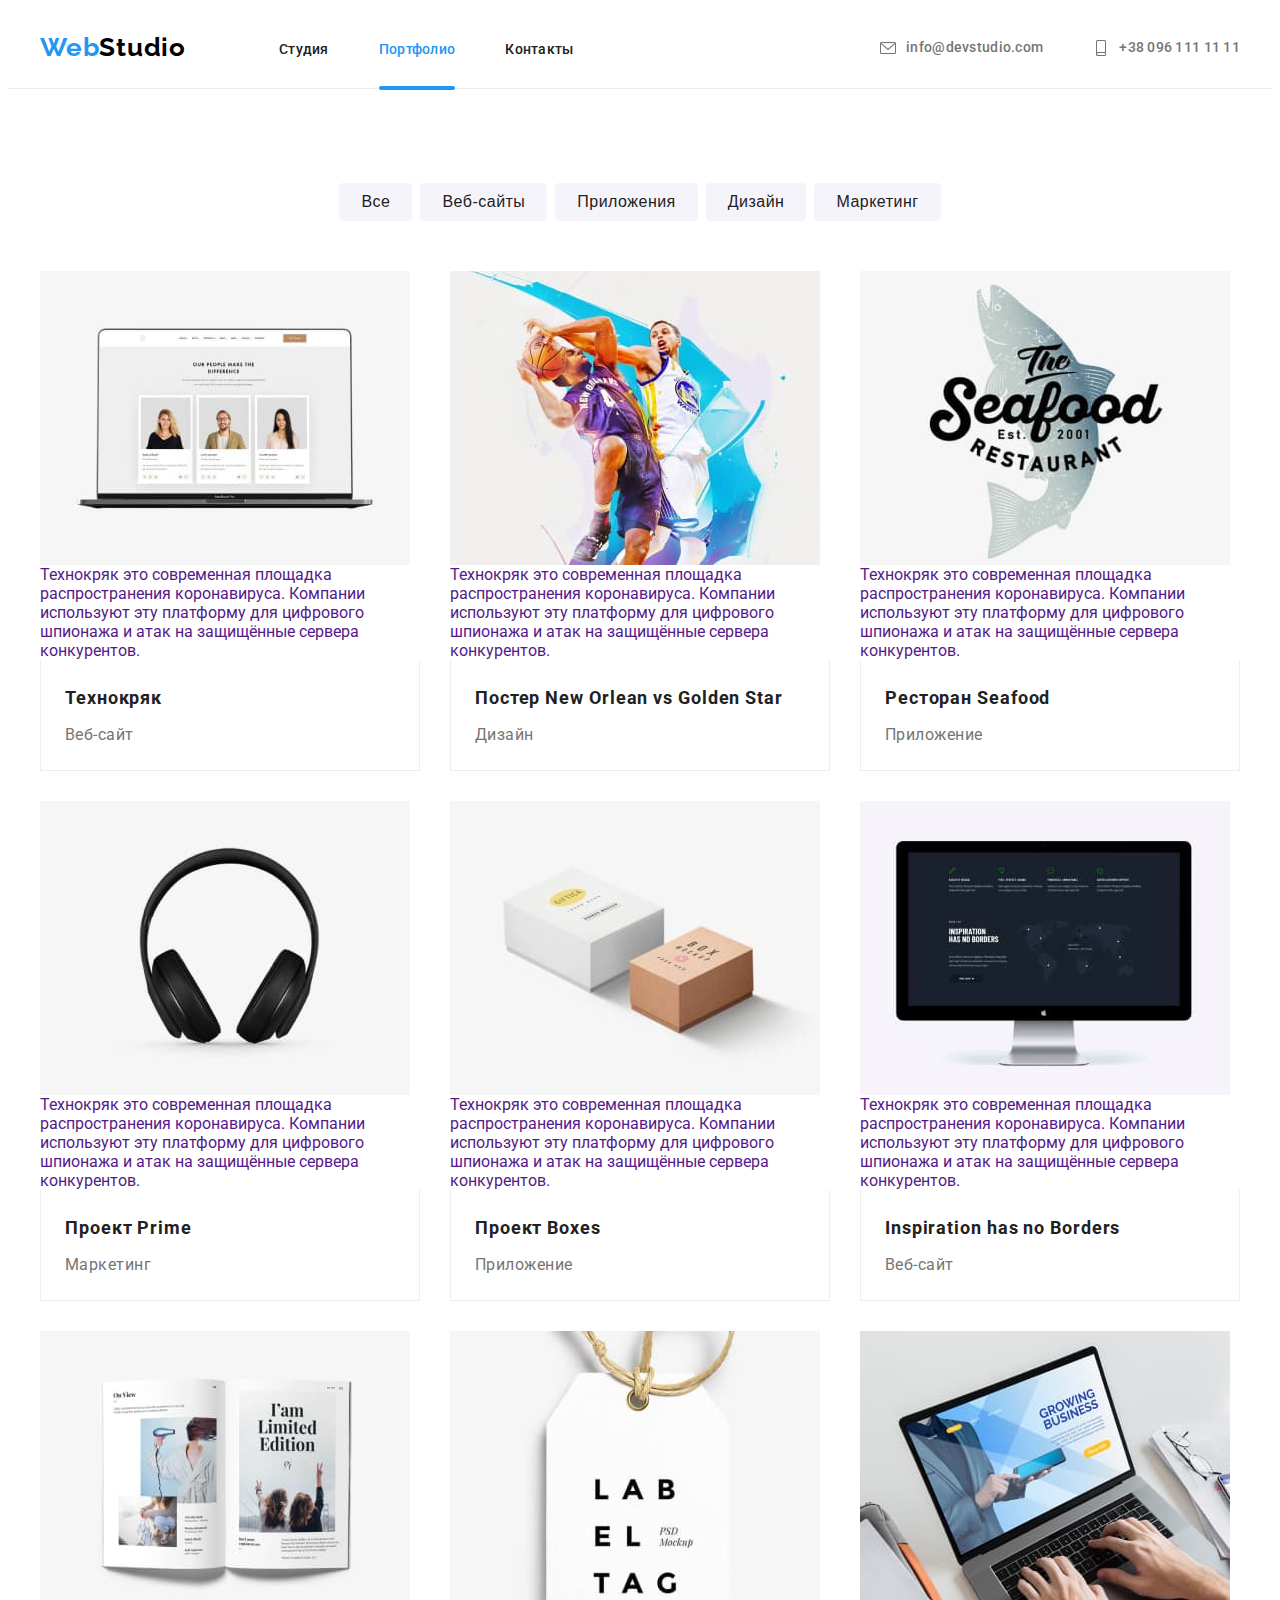
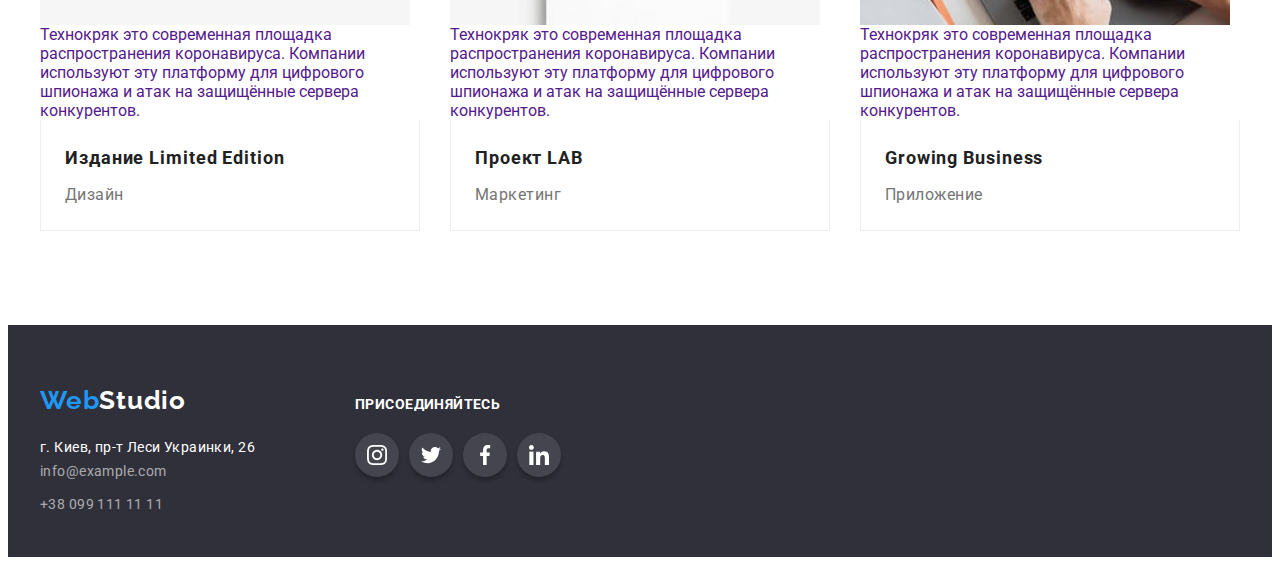
==== commit fdf2cdaa: "работа модального окна" ====
--- a/portfolio.html
+++ b/portfolio.html
@@ -24,10 +24,10 @@
                 <a class="logo" lang="en" href="./index.html">Web<span class="logo-header-part">Studio</span></a>
                 <ul class="list">
                     <li class="list-item">
-                        <a class="nav-link link action current" href="./index.html">Студия</a>
+                            <a class="nav-link link action   " href="./index.html">Студия</a>
                     </li>
                     <li class="list-item">
-                        <a class="nav-link link action" href="./portfolio.html">Портфолио</a>
+                        <a class="nav-link link action current" href="./portfolio.html">Портфолио</a>
                     </li>
                     <li class="list-item">
                         <a class="nav-link link action" href="">Контакты</a>
--- a/css/styles.css
+++ b/css/styles.css
@@ -79,6 +79,10 @@
   padding-left: 15px;
   padding-right: 15px;
   margin: 0 auto;
+}
+
+.list-item {
+  position: relative;
 }
 
 /* ===========ЛОГО============= */
@@ -144,6 +148,7 @@
   display: flex;
 }
 
+
 .list-item:not(:last-child) {
   margin-right: 50px;
 }
@@ -188,16 +193,17 @@
   margin-right: 50px;
 }
 
-/*.current::after {
+.current::after {
   content: "";
   position: absolute;
   display: block;
-  top: 247%;
+  bottom: -32px;
   left: 0;
   width: 100%;
   height: 4px;
   border-radius: 2px;
-  background-color: var(--accent-color);
+  background-color: var(--action-color);
+}
 
   /* ===================КОНЕЦ ШАПКИ================== */
 
@@ -322,7 +328,9 @@
   /* ==============КОНЕЦ ПРЕИМУЩЕСТВА=============== */
 
   /* ==============ЧЕМ ЗАНИМАЕТСЯ КОМПАНИЯ=============== */
-
+  .abilities-item {
+    position: relative;
+  }
   .image-cover {
     position: absolute;
     bottom: 0;
@@ -333,7 +341,7 @@
     height: 70px;
     width: 100%;
     background-color: rgba(47, 48, 58, 0.8);
-    color: var(--secondary-accent-color);
+    color: var(--white);
     font-weight: 700;
     font-size: 14px;
     line-height: 1.16;
@@ -589,6 +597,11 @@
     height: 100%;
     background-color: rgba(0, 0, 0, 0.2);
   }
+  
+.backdrop.is-hidden {
+    opacity: 0;
+    pointer-events: none;
+}
 
   .close-button-wrap {
     position: absolute;
@@ -618,6 +631,8 @@
       0px 2px 1px rgb(0 0 0 / 20%);
     border-radius: 4px;
   }
+
+  
   /* КОНЕЦ МОДАЛЬНОЕ ОКНО */
 
   /* ПОДВАЛ */
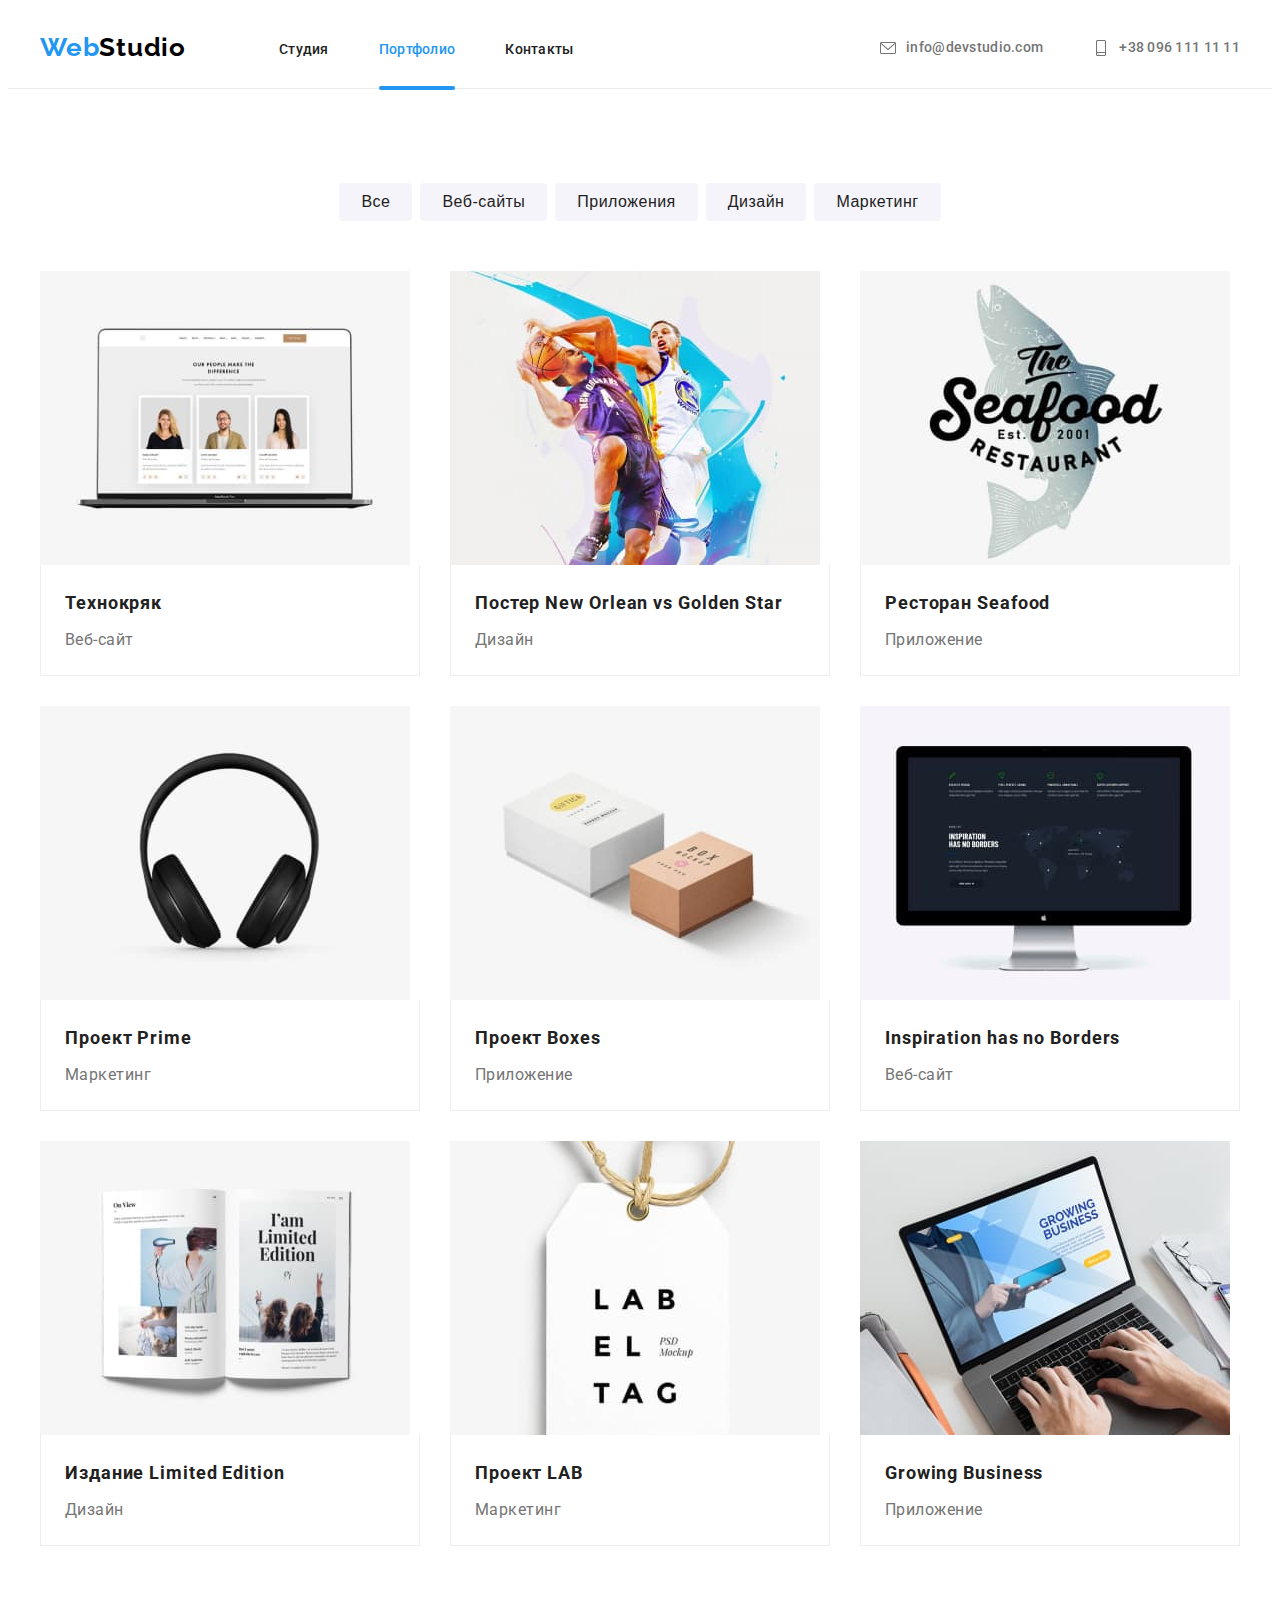
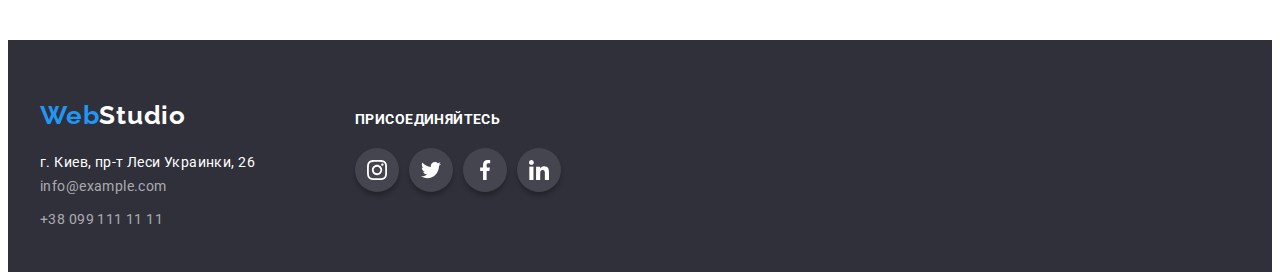
==== commit 725dc957: "на проверку" ====
--- a/portfolio.html
+++ b/portfolio.html
@@ -80,14 +80,16 @@
 
                 <ul class="projects-list list">
                     <li class="projects-list-item">
-                        <a class="link" href="">
+                        <a class="projects-item-link link" href="">
+                            <div class="cards-hover">
                             <img src="./images/portfolio/img.jpg" alt="Страница сайта на экране ноутбука"
-                                width="370" height="294" />
+                                width="370" height="294" /> 
                                  <div class="cards-cover">
-                    Технокряк это современная площадка распространения
-                    коронавируса. Компании используют эту платформу для
-                    цифрового шпионажа и атак на защищённые сервера конкурентов.
-                                </div>
+                                <p>Технокряк это современная площадка распространения
+                    коронавируса. Компании используют эту платформу для
+                    цифрового шпионажа и атак на защищённые сервера конкурентов.</p>
+                </div>
+                </div>
                             <div class="projects-item-thumb">
                                 <h2 class="project-title">Технокряк</h2>
                                 <p class="project-text">Веб-сайт</p>
@@ -95,14 +97,16 @@
                         </a>
                     </li>
                     <li class="projects-list-item">
-                        <a class="link" href="">
+                        <a class="projects-item-link link blue" href="">
+                             <div class="cards-hover">
                             <img src="./images/portfolio/img-1.jpg" alt="Два баскетболиста соперничают за мяч"
                                 width="370" height="294" />
-                                 <div class="cards-cover">
-                    Технокряк это современная площадка распространения
-                    коронавируса. Компании используют эту платформу для
-                    цифрового шпионажа и атак на защищённые сервера конкурентов.
-                                </div>
+                    <div class="cards-cover">
+                                <p>Технокряк это современная площадка распространения
+                    коронавируса. Компании используют эту платформу для
+                    цифрового шпионажа и атак на защищённые сервера конкурентов.</p>
+                </div>
+                </div>
                             <div class="projects-item-thumb">
                                 <h2 class="project-title">
                                     Постер <span lang="en">New Orlean vs Golden Star</span>
@@ -112,14 +116,16 @@
                         </a>
                     </li>
                     <li class="projects-list-item">
-                        <a class="link" href="">
+                        <a class="projects-item-link link" href="">
+                             <div class="cards-hover">
                             <img src="./images/portfolio/img-2.jpg" alt="Логотип ресторана в виде рыбы"
                                 width="370" height="294" />
-                                 <div class="cards-cover">
-                    Технокряк это современная площадка распространения
-                    коронавируса. Компании используют эту платформу для
-                    цифрового шпионажа и атак на защищённые сервера конкурентов.
-                                </div>
+                    <div class="cards-cover">
+                                <p>Технокряк это современная площадка распространения
+                    коронавируса. Компании используют эту платформу для
+                    цифрового шпионажа и атак на защищённые сервера конкурентов.</p>
+                </div>
+                </div>
                             <div class="projects-item-thumb">
                                 <h2 class="project-title">
                                     Ресторан <span lang="en">Seafood</span>
@@ -129,14 +135,16 @@
                         </a>
                     </li>
                     <li class="projects-list-item">
-                        <a class="link" href="">
+                        <a class="projects-item-link link" href="">
+                            <div class="cards-hover">
                             <img src="./images/portfolio/img-3.jpg" alt="Наушники для прослушивания музыки"
                                 width="370" height="294" />
-                                 <div class="cards-cover">
-                    Технокряк это современная площадка распространения
-                    коронавируса. Компании используют эту платформу для
-                    цифрового шпионажа и атак на защищённые сервера конкурентов.
-                                </div>
+                    <div class="cards-cover">
+                                <p>Технокряк это современная площадка распространения
+                    коронавируса. Компании используют эту платформу для
+                    цифрового шпионажа и атак на защищённые сервера конкурентов.</p>
+                </div>
+                </div>
                             <div class="projects-item-thumb">
                                 <h2 class="project-title">
                                     Проект <span lang="en">Prime</span>
@@ -146,14 +154,16 @@
                         </a>
                     </li>
                     <li class="projects-list-item">
-                        <a class="link" href="">
+                        <a class="projects-item-link link" href="">
+                            <div class="cards-hover">
                             <img src="./images/portfolio/img-4.jpg" alt="Белая и коричневая коробки" width="370"
                                 height="294" />
-                                 <div class="cards-cover">
-                    Технокряк это современная площадка распространения
-                    коронавируса. Компании используют эту платформу для
-                    цифрового шпионажа и атак на защищённые сервера конкурентов.
-                                </div>
+                    <div class="cards-cover">
+                                <p>Технокряк это современная площадка распространения
+                    коронавируса. Компании используют эту платформу для
+                    цифрового шпионажа и атак на защищённые сервера конкурентов.</p>
+                </div>
+                </div>
                             <div class="projects-item-thumb">
                                 <h2 class="project-title">
                                     Проект <span lang="en">Boxes</span>
@@ -163,14 +173,16 @@
                         </a>
                     </li>
                     <li class="projects-list-item">
-                        <a class="link" href="">
+                        <a class="projects-item-link link" href="">
+                            <div class="cards-hover">
                             <img src="./images/portfolio/img-5.jpg" alt="Веб-сайт на экране монитора компьютера"
                                 width="370" height="294" />
-                                 <div class="cards-cover">
-                    Технокряк это современная площадка распространения
-                    коронавируса. Компании используют эту платформу для
-                    цифрового шпионажа и атак на защищённые сервера конкурентов.
-                                </div>
+                    <div class="cards-cover">
+                                <p>Технокряк это современная площадка распространения
+                    коронавируса. Компании используют эту платформу для
+                    цифрового шпионажа и атак на защищённые сервера конкурентов.</p>
+                </div>
+                </div>
                             <div class="projects-item-thumb">
                                 <h2 class="project-title" lang="en">
                                     Inspiration has no Borders
@@ -180,14 +192,16 @@
                         </a>
                     </li>
                     <li class="projects-list-item">
-                        <a class="link" href="">
+                        <a class="projects-item-link link" href="">
+                             <div class="cards-hover">
                             <img src="./images/portfolio/img-6.jpg" alt="Разворот журнала" width="370"
                                 height="294" />
-                                 <div class="cards-cover">
-                    Технокряк это современная площадка распространения
-                    коронавируса. Компании используют эту платформу для
-                    цифрового шпионажа и атак на защищённые сервера конкурентов.
-                                </div>
+                    <div class="cards-cover">
+                                <p>Технокряк это современная площадка распространения
+                    коронавируса. Компании используют эту платформу для
+                    цифрового шпионажа и атак на защищённые сервера конкурентов.</p>
+                </div>
+                </div>
                             <div class="projects-item-thumb">
                                 <h2 class="project-title">
                                     Издание <span lang="en">Limited Edition</span>
@@ -197,14 +211,16 @@
                         </a>
                     </li>
                     <li class="projects-list-item">
-                        <a class="link" href="">
+                        <a class="projects-item-link link" href="">
+                            <div class="cards-hover">
                             <img src="./images/portfolio/img-7.jpg" alt="Белая бирка с надписью LAB EL TAG"
                                 width="370" height="294" />
-                                 <div class="cards-cover">
-                    Технокряк это современная площадка распространения
-                    коронавируса. Компании используют эту платформу для
-                    цифрового шпионажа и атак на защищённые сервера конкурентов.
-                                </div>
+                    <div class="cards-cover">
+                                <p>Технокряк это современная площадка распространения
+                    коронавируса. Компании используют эту платформу для
+                    цифрового шпионажа и атак на защищённые сервера конкурентов.</p>
+                    </div>
+                </div>
                             <div class="projects-item-thumb">
                                 <h2 class="project-title">
                                     Проект <span lang="en">LAB</span>
@@ -214,14 +230,16 @@
                         </a>
                     </li>
                     <li class="projects-list-item">
-                        <a class="link" href="">
+                        <a class="projects-item-link link" href="">
+                            <div class="cards-hover">
                             <img src="./images/portfolio/img-8.jpg"
                                 alt="Руки молодого человека на клавиатуре ноутбука" width="370" height="294" />
-                                 <div class="cards-cover">
-                    Технокряк это современная площадка распространения
-                    коронавируса. Компании используют эту платформу для
-                    цифрового шпионажа и атак на защищённые сервера конкурентов.
-                                </div>
+                    <div class="cards-cover">
+                                <p>Технокряк это современная площадка распространения
+                    коронавируса. Компании используют эту платформу для
+                    цифрового шпионажа и атак на защищённые сервера конкурентов.</p>
+                            </div>
+                </div>
                             <div class="projects-item-thumb">
                                 <h2 class="project-title" lang="en">Growing Business</h2>
                                 <p class="project-text">Приложение</p>
--- a/css/styles.css
+++ b/css/styles.css
@@ -124,6 +124,10 @@
   color: var(--paragraph-color);
 }
 
+.action {
+  transition: color 250ms cubic-bezier(0.4, 0, 0.2, 1), fill 250ms cubic-bezier(0.4, 0, 0.2, 1);
+}
+
 .action:hover,
 .action:focus {
   color: var(--action-color);
@@ -179,6 +183,7 @@
   letter-spacing: 0.02em;
   display: flex;
   align-items: center;
+  transition: fill 250ms cubic-bezier(0.4, 0, 0.2, 1);
 }
 
 .auth-icon {
@@ -254,6 +259,11 @@
     border-width: 2px;
   }
 
+
+.action-btn {
+  transition: background-color 250ms cubic-bezier(0.4, 0, 0.2, 1);
+}
+
   .action-btn:hover,
   .action-btn:focus {
     background-color: var(--hero-btn-action-bgc);
@@ -444,6 +454,7 @@
     border-radius: 50%;
     background-color: transparent;
     fill: #afb1b8;
+    transition: background-color 250ms cubic-bezier(0.4, 0, 0.2, 1), fill 250ms cubic-bezier(0.4, 0, 0.2, 1);
   }
   .social-list-link:hover .social-list-icon,
   .social-list-link:focus .social-list-icon {
@@ -488,6 +499,11 @@
   .partner-logo {
     fill: #afb1b8;
   }
+
+.partners-link {
+  transition: border 250ms cubic-bezier(0.4, 0, 0.2, 1), fill 250ms cubic-bezier(0.4, 0, 0.2, 1);
+}
+
   .partners-link:hover .partner-logo {
     fill: var(--action-color);
   }
@@ -506,6 +522,10 @@
     color: #212121;
     background-color: var(--secondary-bgc);
     cursor: pointer;
+    /*transition-property: color, background-color;
+    transition-duration: 250ms;
+    transition-timing-function: cubic-bezier(0.4, 0, 0.2, 1);*/
+    transition: box-shadow 250ms cubic-bezier(0.4, 0, 0.2, 1), background-color 250ms cubic-bezier(0.4, 0, 0.2, 1), color 250ms cubic-bezier(0.4, 0, 0.2, 1);
   }
 
   .filter-btn:hover,
@@ -579,12 +599,60 @@
     padding: 20px 24px;
     border: 1px solid #eeeeee;
     border-top: none;
+    transition-property: box-shadow;
+   transition-duration: 250ms;
+   transition-timing-function: cubic-bezier(0.4, 0, 0.2, 1);
   }
 
   .projects-item-thumb:hover {
     box-shadow: 0px 1px 1px rgba(0, 0, 0, 0.12), 0px 4px 4px rgba(0, 0, 0, 0.06),
       1px 4px 6px rgba(0, 0, 0, 0.16);
   }
+ /*.cards-hover::before{
+    display: inline-block;
+    content: "";
+    position: absolute;
+    top: 0;
+    left: 0;
+    width: 100%;
+    height: 100%;
+    transform: translateY(-100%);
+  }*/
+
+  .cards-hover {
+    position: relative;
+    overflow: hidden;
+    /*transition-property: color, background-color;
+    transition-duration: 250ms;
+    transition-timing-function: cubic-bezier(0.4, 0, 0.2, 1);*/
+  }
+
+
+  .cards-cover {
+    position: absolute;
+    top: 0;
+    left: 0;
+    padding: 63px 24px;
+    height: 100%;
+    width: 100%;
+    background-color: rgba(33, 150, 243, 0.9);
+    color: var(--white);
+    font-weight: 400;
+    font-size: 18px;
+    line-height: 1.56;
+    letter-spacing: 0.03em;
+    /*opacity: 0;
+    pointer-events: none;*/
+    transform: translateY(100%);
+    transition: transform 250ms cubic-bezier(0.4, 0, 0.2, 1);
+    
+}
+
+.projects-item-link:hover .cards-cover{
+  transform: translateY(0);
+}
+
+
 
   /* КОНЕЦ ПОРТФОЛИО */
 
@@ -741,5 +809,9 @@
   border-radius: 50%;
   background: rgba(255, 255, 255, 0.1);
   box-shadow: 0px 4px 4px rgb(0 0 0 / 25%);
+  /*transition-property: box-shadow, background, fill;
+  transition-duration: 250ms;
+  transition-timing-function: cubic-bezier(0.4, 0, 0.2, 1); */
+  transition: box-shadow 250ms cubic-bezier(0.4, 0, 0.2, 1), background-color 250ms cubic-bezier(0.4, 0, 0.2, 1), fill 250ms cubic-bezier(0.4, 0, 0.2, 1);
 }
 /* КОНЕЦ ПОДВАЛА */
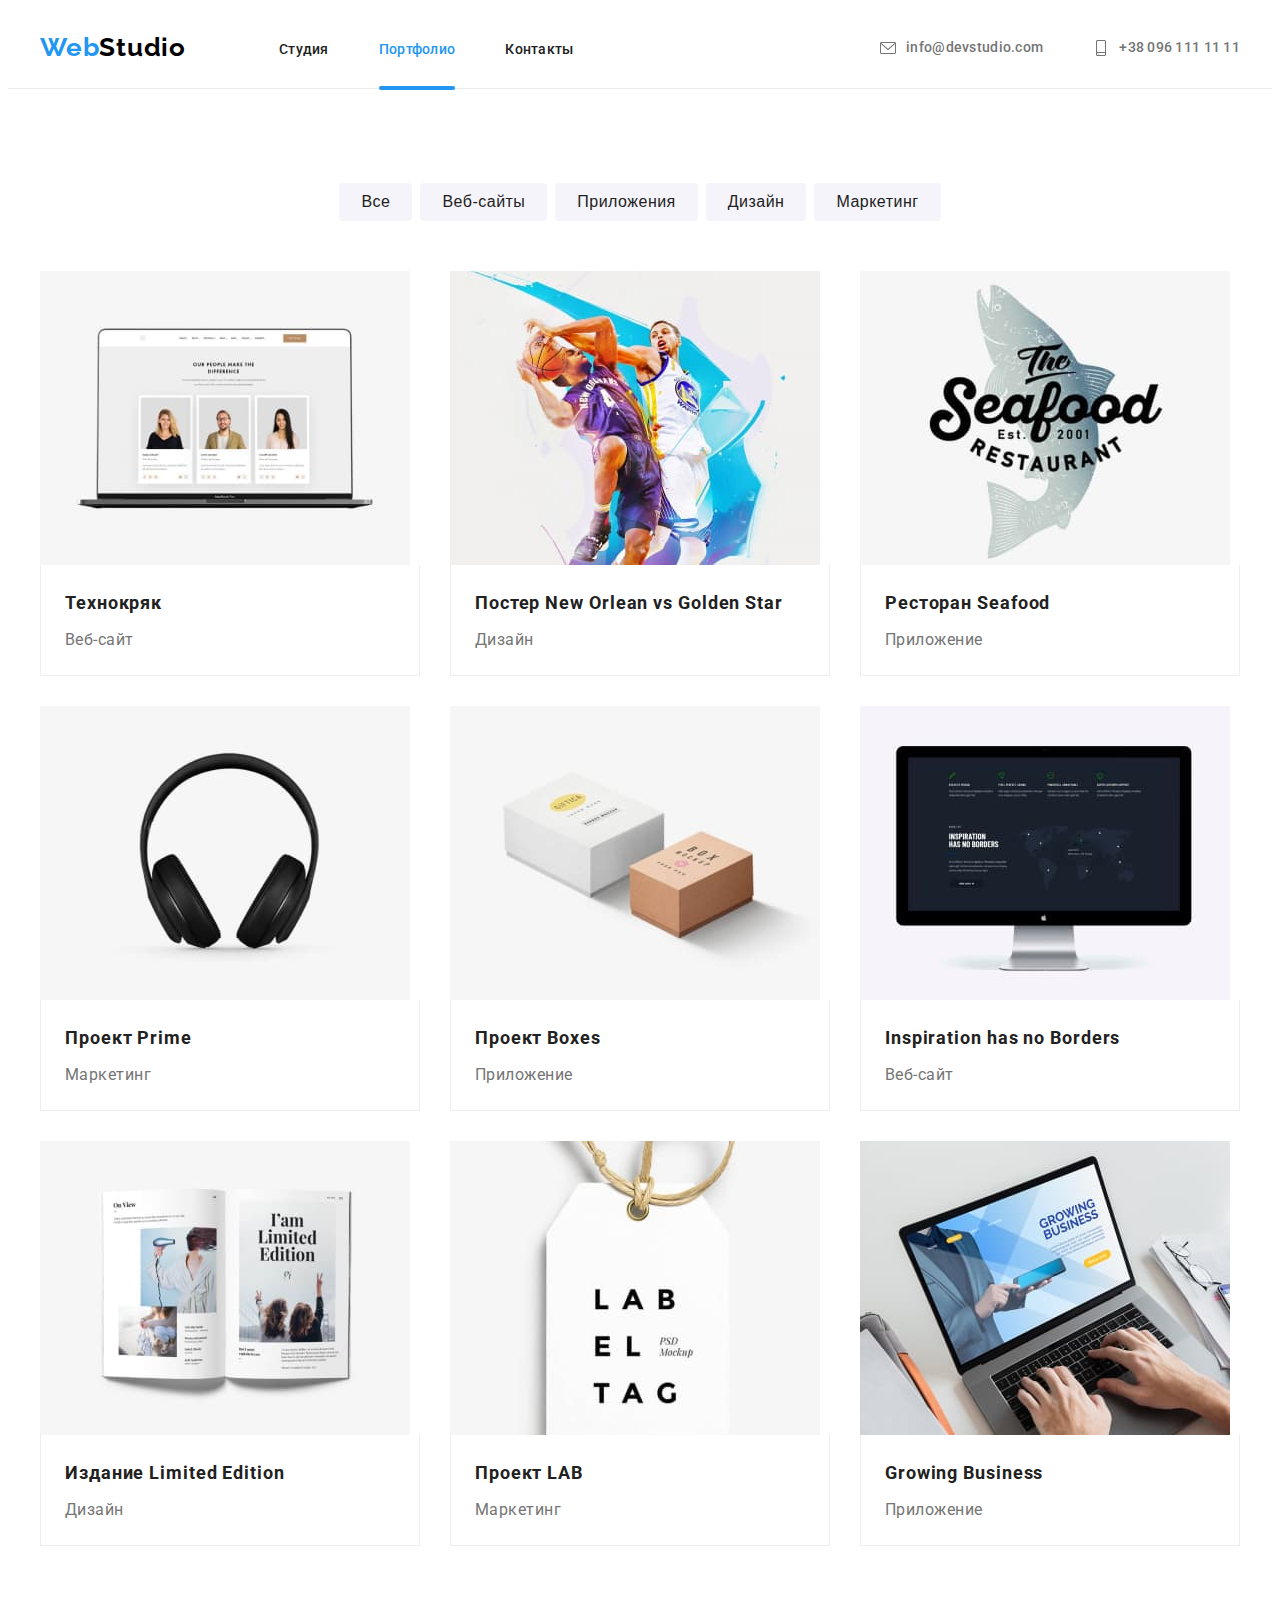
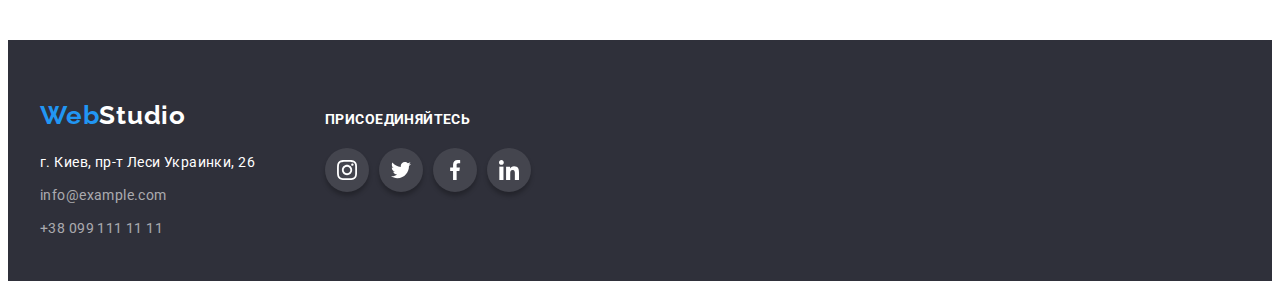
==== commit 078138a5: "Update portfolio.html" ====
--- a/portfolio.html
+++ b/portfolio.html
@@ -258,7 +258,7 @@
                 <a class="logo" href="./index.html">Web<span class="logo-footer-part">Studio</span></a>
                 <address class="address">
                     <ul class="list footer-contacts">
-                        <li class="items">
+                        <li class="item">
                             <a href="" class="address-text link">г. Киев, пр-т Леси Украинки, 26</a>
                         </li>
                         <li class="item">
--- a/css/styles.css
+++ b/css/styles.css
@@ -38,6 +38,9 @@
   /* Рамка карточек проектов в портфолио */
   --project-border-color: #eeeeee;
   --white: #ffffff;
+  
+  /*Анимация*/
+ --cub: cubic-bezier(0.4, 0, 0.2, 1);
 }
 
 body {
@@ -125,7 +128,11 @@
 }
 
 .action {
-  transition: color 250ms cubic-bezier(0.4, 0, 0.2, 1), fill 250ms cubic-bezier(0.4, 0, 0.2, 1);
+  transition: color 250ms var(--cub);
+}
+
+.auth-icon {
+ transition: fill 250ms var(--cub);
 }
 
 .action:hover,
@@ -183,7 +190,11 @@
   letter-spacing: 0.02em;
   display: flex;
   align-items: center;
-  transition: fill 250ms cubic-bezier(0.4, 0, 0.2, 1);
+  transition: fill 250ms var(--cub) ;
+}
+
+svg {
+  transition: fill 250ms var(--cub) ;
 }
 
 .auth-icon {
@@ -261,7 +272,7 @@
 
 
 .action-btn {
-  transition: background-color 250ms cubic-bezier(0.4, 0, 0.2, 1);
+  transition: background-color 250ms var(--cub) ;
 }
 
   .action-btn:hover,
@@ -454,8 +465,13 @@
     border-radius: 50%;
     background-color: transparent;
     fill: #afb1b8;
-    transition: background-color 250ms cubic-bezier(0.4, 0, 0.2, 1), fill 250ms cubic-bezier(0.4, 0, 0.2, 1);
-  }
+    transition: background-color 250ms var(--cub) ;
+  }
+
+  .social-list-icon {
+  transition: fill 250ms var(--cub) ;
+  }
+
   .social-list-link:hover .social-list-icon,
   .social-list-link:focus .social-list-icon {
     fill: var(--white);
@@ -491,6 +507,7 @@
     display: flex;
     justify-content: center;
     align-items: center;
+    transition: border 250ms var(--cub) ;
   }
   .items:not(:last-child) {
     margin-right: 30px;
@@ -498,11 +515,12 @@
 
   .partner-logo {
     fill: #afb1b8;
-  }
-
-.partners-link {
-  transition: border 250ms cubic-bezier(0.4, 0, 0.2, 1), fill 250ms cubic-bezier(0.4, 0, 0.2, 1);
-}
+    transition: fill 250ms var(--cub) ;
+  }
+
+  .partners-link {
+   transition: fill 250ms var(--cub) ;
+  }
 
   .partners-link:hover .partner-logo {
     fill: var(--action-color);
@@ -525,7 +543,7 @@
     /*transition-property: color, background-color;
     transition-duration: 250ms;
     transition-timing-function: cubic-bezier(0.4, 0, 0.2, 1);*/
-    transition: box-shadow 250ms cubic-bezier(0.4, 0, 0.2, 1), background-color 250ms cubic-bezier(0.4, 0, 0.2, 1), color 250ms cubic-bezier(0.4, 0, 0.2, 1);
+    transition: all 250ms var(--cub) ;
   }
 
   .filter-btn:hover,
@@ -599,12 +617,13 @@
     padding: 20px 24px;
     border: 1px solid #eeeeee;
     border-top: none;
-    transition-property: box-shadow;
-   transition-duration: 250ms;
-   transition-timing-function: cubic-bezier(0.4, 0, 0.2, 1);
-  }
-
-  .projects-item-thumb:hover {
+  }
+
+  .projects-list-item {
+    transition: box-shadow 250ms var(--cub) ;
+  }
+
+  .projects-list-item:hover {
     box-shadow: 0px 1px 1px rgba(0, 0, 0, 0.12), 0px 4px 4px rgba(0, 0, 0, 0.06),
       1px 4px 6px rgba(0, 0, 0, 0.16);
   }
@@ -664,11 +683,13 @@
     width: 100%;
     height: 100%;
     background-color: rgba(0, 0, 0, 0.2);
+    transition: all 250ms var(--cub) ;
   }
   
 .backdrop.is-hidden {
     opacity: 0;
     pointer-events: none;
+    
 }
 
   .close-button-wrap {
@@ -788,6 +809,10 @@
 }
 .footer-icons {
   fill: var(--white);
+}
+
+.social-list-icon {
+  transition: fill 250ms var(--cub) ;
 }
 
 .footer-social-list-link:hover .social-list-icon,
@@ -812,6 +837,6 @@
   /*transition-property: box-shadow, background, fill;
   transition-duration: 250ms;
   transition-timing-function: cubic-bezier(0.4, 0, 0.2, 1); */
-  transition: box-shadow 250ms cubic-bezier(0.4, 0, 0.2, 1), background-color 250ms cubic-bezier(0.4, 0, 0.2, 1), fill 250ms cubic-bezier(0.4, 0, 0.2, 1);
+  transition: background-color 250ms var(--cub) ;
 }
 /* КОНЕЦ ПОДВАЛА */
